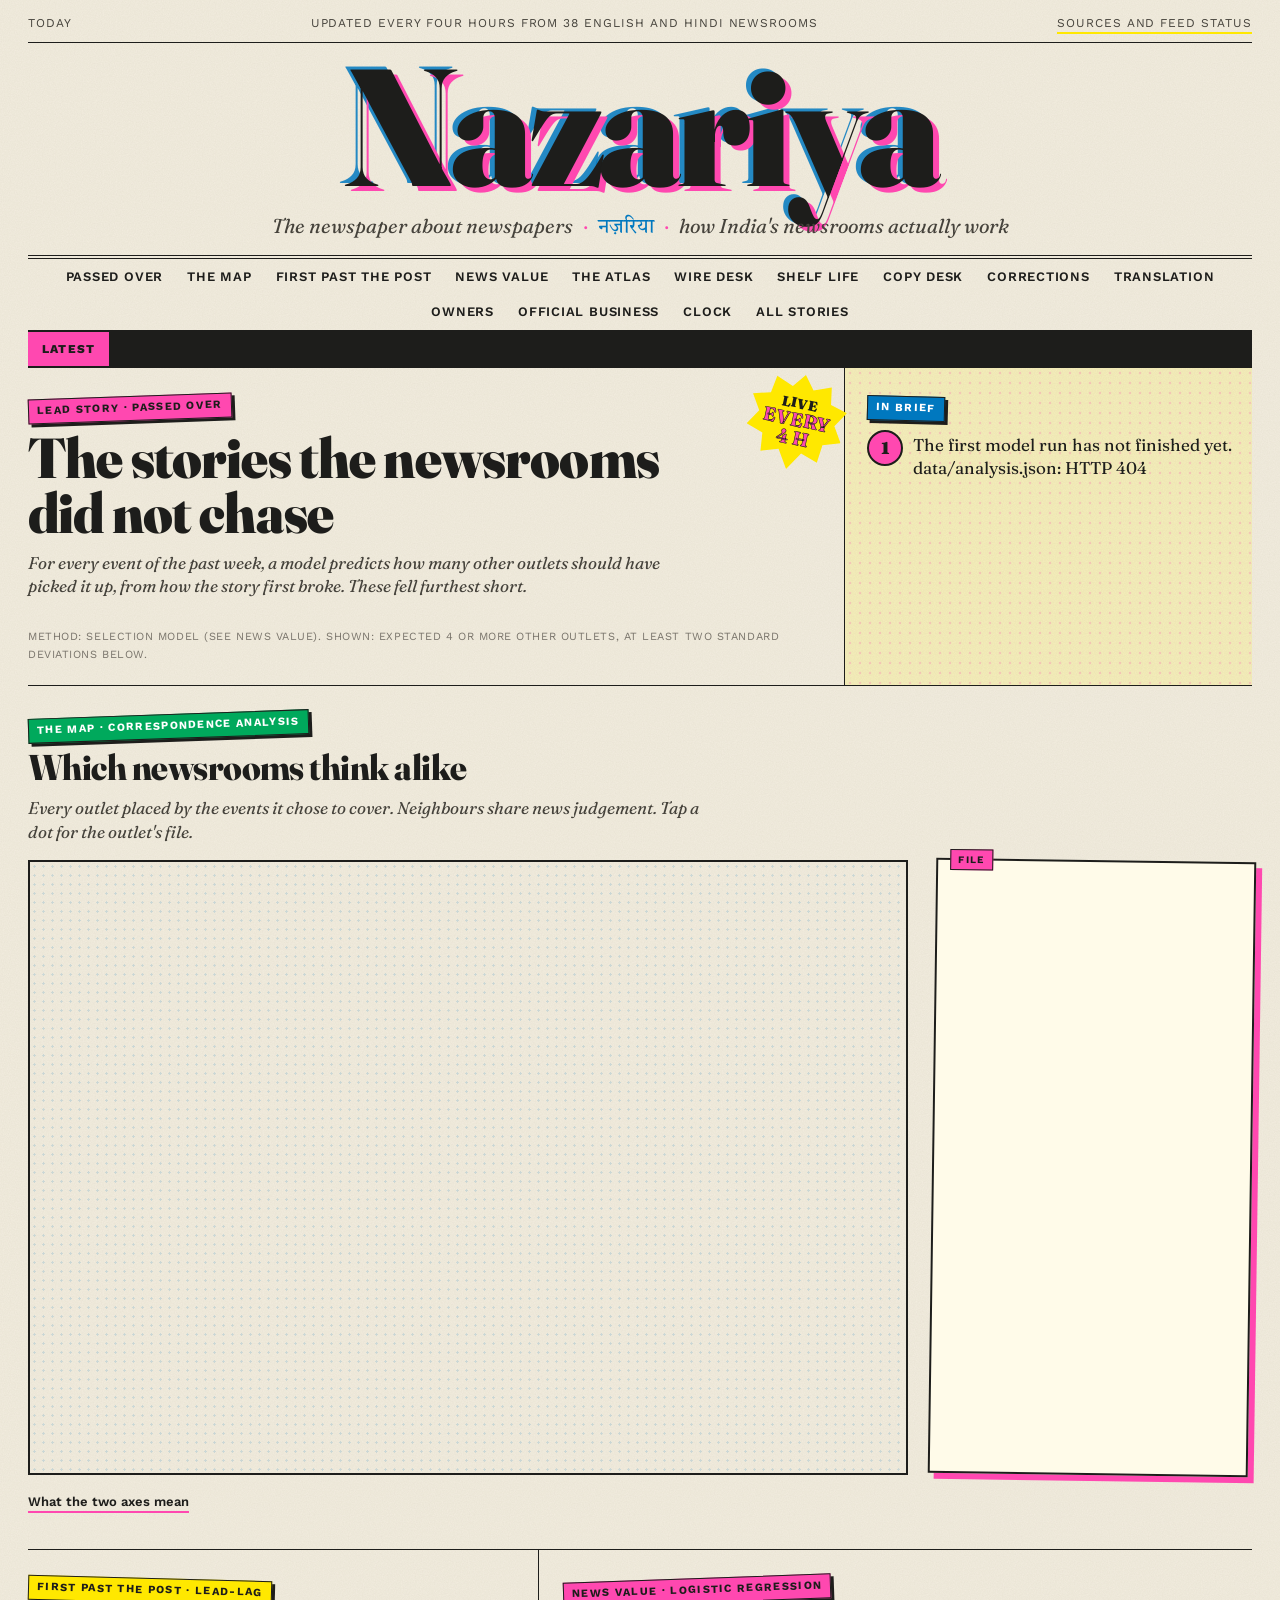
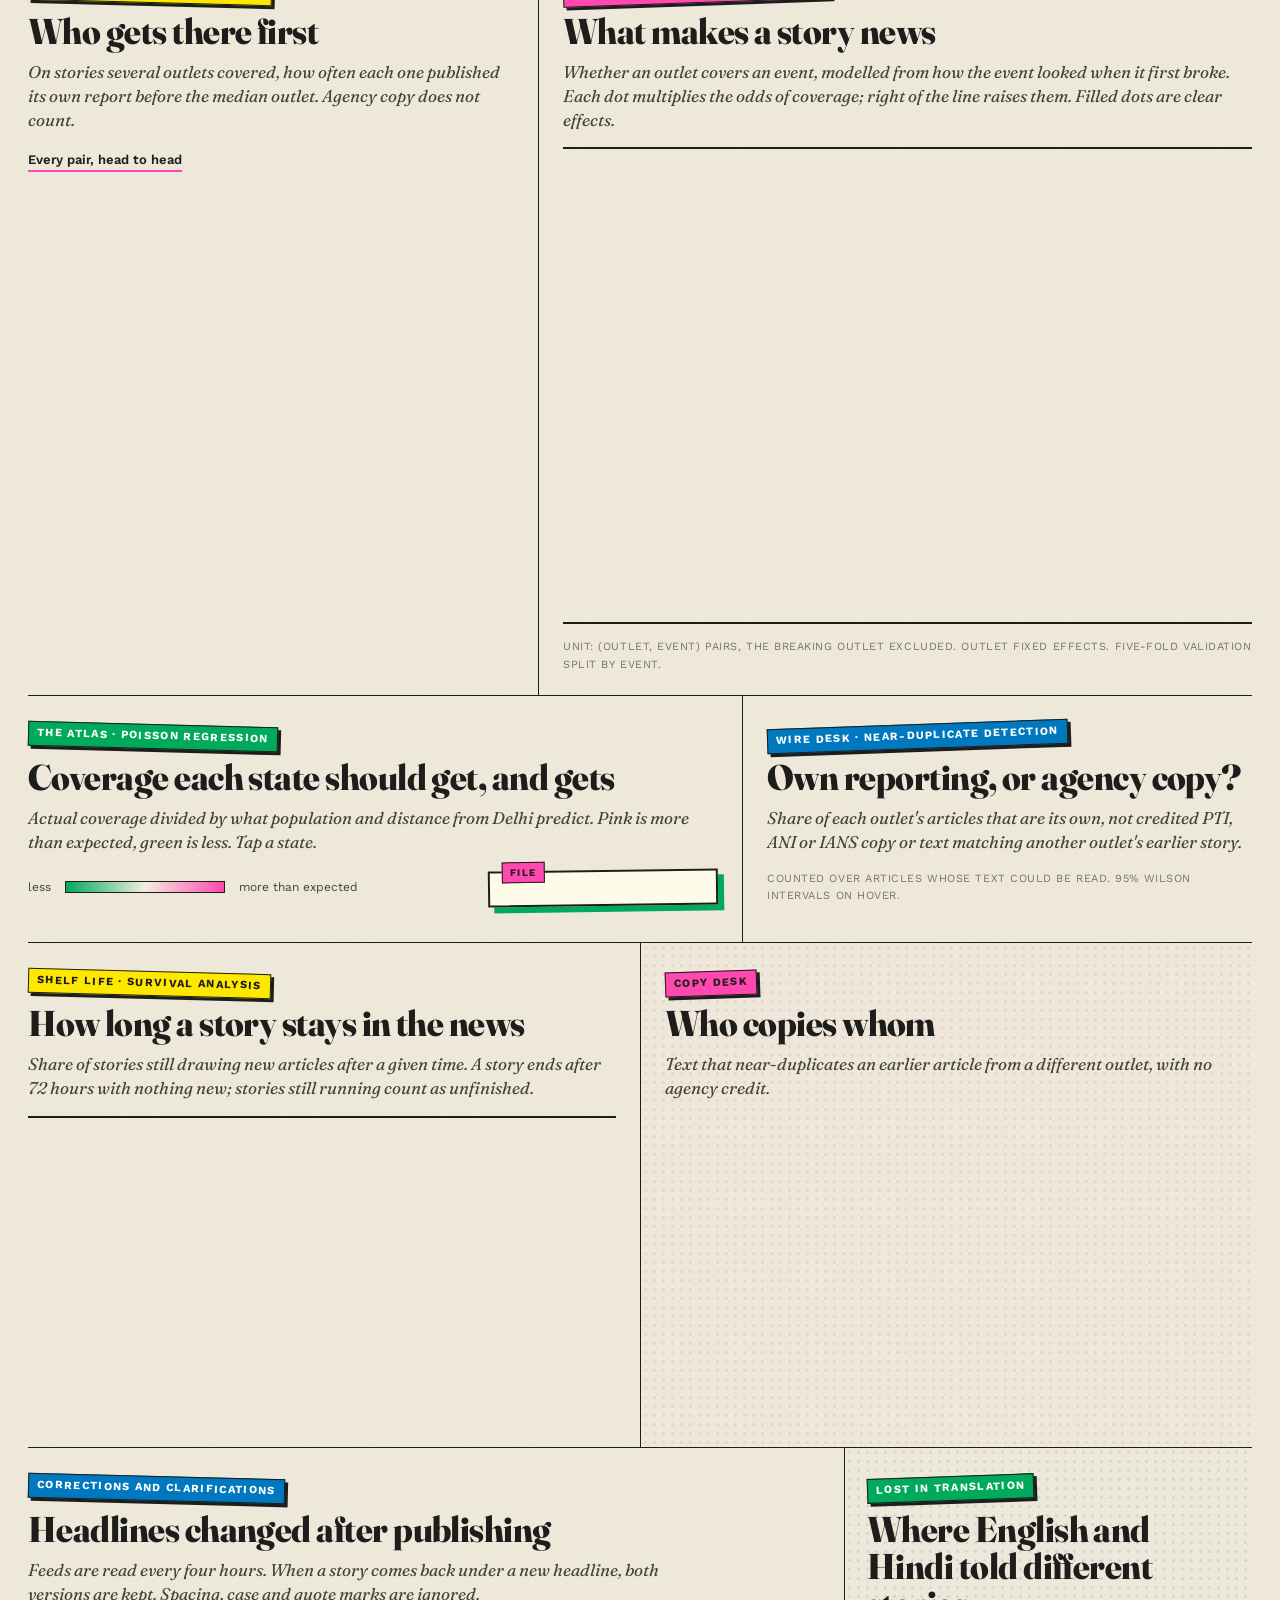
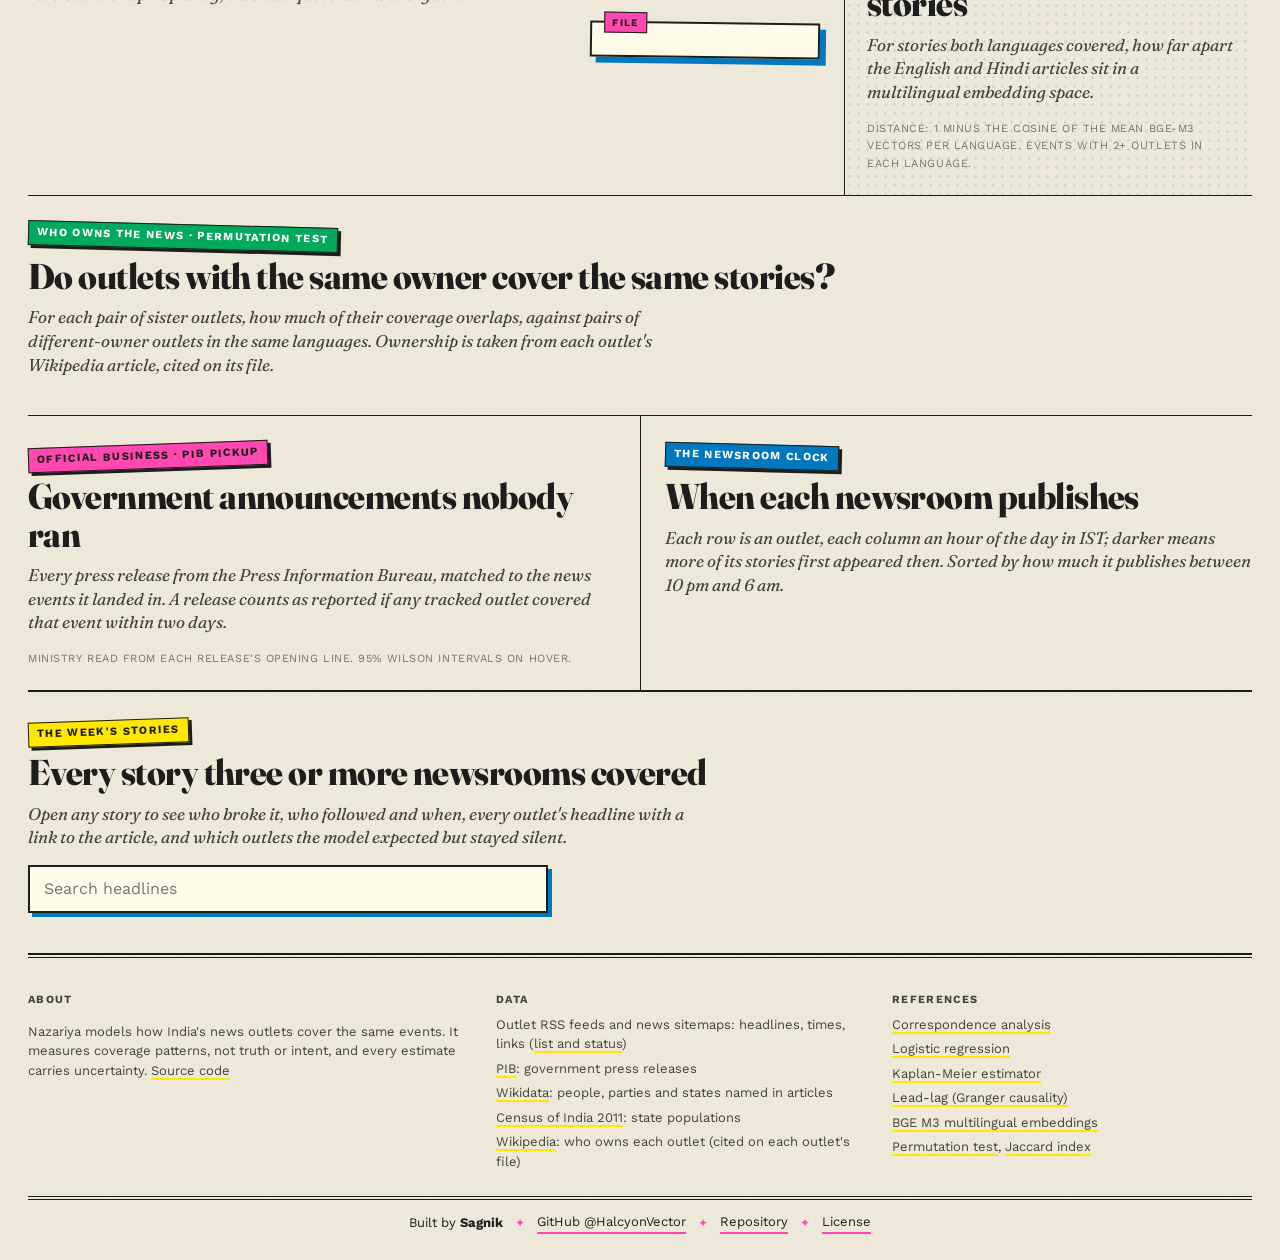
==== site/index.html @ 0ece77bf "Read fast outlets' category feeds too; who owns the news Feed gap: Amar Ujala's news sitemap holds o" ====
<!DOCTYPE html>
<html lang="en">
<head>
<meta charset="utf-8">
<meta name="viewport" content="width=device-width, initial-scale=1">
<title>Nazariya: the newspaper about newspapers</title>
<meta name="description" content="Models of how 38 Indian news outlets cover the same events: who gets there first, who copies, what gets passed over, and how long stories last.">
<meta property="og:title" content="Nazariya: the newspaper about newspapers">
<meta property="og:description" content="Models of how 38 Indian news outlets cover the same events, updated every four hours.">
<link rel="preconnect" href="https://fonts.googleapis.com">
<link rel="preconnect" href="https://fonts.gstatic.com" crossorigin>
<link href="https://fonts.googleapis.com/css2?family=Fraunces:ital,opsz,wght@0,9..144,400;0,9..144,600;0,9..144,800;0,9..144,900;1,9..144,400;1,9..144,700&family=Work+Sans:wght@400;500;600;700&family=Tiro+Devanagari+Hindi&display=swap" rel="stylesheet">
<link rel="stylesheet" href="style.css?v=10">
</head>
<body>
<div class="paper">

<header class="mast">
  <div class="edition">
    <span id="ed-date">Today</span>
    <span class="ed-mid">Updated every four hours from 38 English and Hindi newsrooms</span>
    <a href="health.html" target="_blank" rel="noopener">Sources and feed status</a>
  </div>
  <h1 class="nameplate"><span>Nazariya</span></h1>
  <div class="tagline">The newspaper about newspapers <i>&middot;</i> <span class="hi">नज़रिया</span> <i>&middot;</i> how India's newsrooms actually work</div>
  <nav class="sections">
    <a href="#lead">Passed over</a><a href="#map">The map</a><a href="#first">First past the post</a><a href="#select">News value</a>
    <a href="#atlas">The atlas</a><a href="#wire">Wire desk</a><a href="#life">Shelf life</a><a href="#copy">Copy desk</a>
    <a href="#edits">Corrections</a><a href="#translation">Translation</a><a href="#owners">Owners</a><a href="#releases">Official business</a><a href="#clock">Clock</a><a href="#all">All stories</a>
  </nav>
  <div class="statline" id="statline"></div>
  <div class="ticker" aria-label="Findings"><div class="ticker-label">Latest</div><div class="ticker-track"><div class="ticker-run" id="ticker"></div></div></div>
</header>

<main class="page">

  <article class="story s-lead" id="lead">
    <div class="sticker" aria-hidden="true"><span>Live<br><b>every<br>4 h</b></span></div>
    <div class="kicker k-pink">Lead story &middot; Passed over</div>
    <h2 class="hed" id="hed-lead">The stories the newsrooms did not chase</h2>
    <p class="dek">For every event of the past week, a model predicts how many other outlets should have picked it up, from how the story first broke. These fell furthest short.</p>
    <div id="underbox" class="cols2"></div>
    <p class="byline">Method: selection model (see News value). Shown: expected 4 or more other outlets, at least two standard deviations below.</p>
  </article>

  <aside class="story s-brief">
    <div class="kicker k-blue">In brief</div>
    <ol id="findings" class="brief"><li>Loading</li></ol>
    <p class="byline" id="generated"></p>
    <div id="issues" class="issues"></div>
  </aside>

  <article class="story s-map" id="map">
    <div class="kicker k-green">The map &middot; Correspondence analysis</div>
    <h2 class="hed" id="hed-map">Which newsrooms think alike</h2>
    <p class="dek">Every outlet placed by the events it chose to cover. Neighbours share news judgement. Tap a dot for the outlet's file.</p>
    <div class="mapgrid">
      <div class="halftone-box"><svg id="mapsvg" viewBox="0 0 760 520"></svg><div class="legend" id="maplegend"></div></div>
      <div id="profile" class="file"></div>
    </div>
    <details class="more"><summary>What the two axes mean</summary><div class="axes" id="axes"></div></details>
    <p class="byline" id="mapmethod"></p>
  </article>

  <article class="story s-first" id="first">
    <div class="kicker k-yellow">First past the post &middot; Lead-lag</div>
    <h2 class="hed" id="hed-first">Who gets there first</h2>
    <p class="dek">On stories several outlets covered, how often each one published its own report before the median outlet. Agency copy does not count.</p>
    <div id="rank"></div>
    <details class="more"><summary>Every pair, head to head</summary><div class="heat scroll" id="heat"></div></details>
    <p class="byline" id="leadmethod"></p>
  </article>

  <article class="story s-select" id="select">
    <div class="kicker k-pink">News value &middot; Logistic regression</div>
    <h2 class="hed" id="hed-select">What makes a story news</h2>
    <p class="dek">Whether an outlet covers an event, modelled from how the event looked when it first broke. Each dot multiplies the odds of coverage; right of the line raises them. Filled dots are clear effects.</p>
    <div class="tabs" id="groups"></div>
    <svg id="forest" viewBox="0 0 700 460"></svg>
    <div class="fit" id="fit"></div>
    <p class="byline">Unit: (outlet, event) pairs, the breaking outlet excluded. Outlet fixed effects. Five-fold validation split by event.</p>
  </article>

  <article class="story s-atlas" id="atlas">
    <div class="kicker k-green">The atlas &middot; Poisson regression</div>
    <h2 class="hed" id="hed-atlas">Coverage each state should get, and gets</h2>
    <p class="dek">Actual coverage divided by what population and distance from Delhi predict. Pink is more than expected, green is less. Tap a state.</p>
    <div class="atlasgrid">
      <div><div class="grid" id="grid"></div><div class="legend"><span>less</span><span class="ramp"></span><span>more than expected</span></div></div>
      <div id="detail" class="file"></div>
    </div>
    <p class="byline" id="atlasmethod"></p>
  </article>

  <article class="story s-wire" id="wire">
    <div class="kicker k-blue">Wire desk &middot; Near-duplicate detection</div>
    <h2 class="hed" id="hed-wire">Own reporting, or agency copy?</h2>
    <p class="dek">Share of each outlet's articles that are its own, not credited PTI, ANI or IANS copy or text matching another outlet's earlier story.</p>
    <div id="wirebox"></div>
    <p class="byline">Counted over articles whose text could be read. 95% Wilson intervals on hover.</p>
  </article>

  <article class="story s-life" id="life">
    <div class="kicker k-yellow">Shelf life &middot; Survival analysis</div>
    <h2 class="hed" id="hed-life">How long a story stays in the news</h2>
    <p class="dek">Share of stories still drawing new articles after a given time. A story ends after 72 hours with nothing new; stories still running count as unfinished.</p>
    <div class="tabs" id="dims"></div>
    <svg id="survsvg" viewBox="0 0 700 330"></svg>
    <div class="legend" id="survleg"></div>
    <div id="hl" class="hl"></div>
  </article>

  <article class="story s-copy" id="copy">
    <div class="kicker k-pink">Copy desk</div>
    <h2 class="hed" id="hed-copy">Who copies whom</h2>
    <p class="dek">Text that near-duplicates an earlier article from a different outlet, with no agency credit.</p>
    <div id="copybox"></div>
  </article>

  <article class="story s-edits" id="edits">
    <div class="kicker k-blue">Corrections and clarifications</div>
    <h2 class="hed" id="hed-edits">Headlines changed after publishing</h2>
    <p class="dek">Feeds are read every four hours. When a story comes back under a new headline, both versions are kept. Spacing, case and quote marks are ignored.</p>
    <div class="editgrid"><div id="editlist"></div><div id="editrate" class="file"></div></div>
  </article>

  <article class="story s-trans" id="translation">
    <div class="kicker k-green">Lost in translation</div>
    <h2 class="hed" id="hed-trans">Where English and Hindi told different stories</h2>
    <p class="dek">For stories both languages covered, how far apart the English and Hindi articles sit in a multilingual embedding space.</p>
    <div id="transbox"></div>
    <p class="byline">Distance: 1 minus the cosine of the mean BGE-M3 vectors per language. Events with 2+ outlets in each language.</p>
  </article>
  <article class="story s-own" id="owners">
    <div class="kicker k-green">Who owns the news &middot; permutation test</div>
    <h2 class="hed" id="hed-own">Do outlets with the same owner cover the same stories?</h2>
    <p class="dek">For each pair of sister outlets, how much of their coverage overlaps, against pairs of different-owner outlets in the same languages. Ownership is taken from each outlet's Wikipedia article, cited on its file.</p>
    <div id="ownbox"></div>
    <p class="byline" id="ownmethod"></p>
  </article>

  <article class="story s-pib" id="releases">
    <div class="kicker k-pink">Official business &middot; PIB pickup</div>
    <h2 class="hed" id="hed-pib">Government announcements nobody ran</h2>
    <p class="dek">Every press release from the Press Information Bureau, matched to the news events it landed in. A release counts as reported if any tracked outlet covered that event within two days.</p>
    <div id="pibbox"></div>
    <p class="byline">Ministry read from each release's opening line. 95% Wilson intervals on hover.</p>
  </article>

  <article class="story s-clock" id="clock">
    <div class="kicker k-blue">The newsroom clock</div>
    <h2 class="hed" id="hed-clock">When each newsroom publishes</h2>
    <p class="dek">Each row is an outlet, each column an hour of the day in IST; darker means more of its stories first appeared then. Sorted by how much it publishes between 10 pm and 6 am.</p>
    <div id="clockbox" class="scroll"></div>
  </article>

  <article class="story s-all" id="all">
    <div class="kicker k-yellow">The week's stories</div>
    <h2 class="hed" id="hed-all">Every story three or more newsrooms covered</h2>
    <p class="dek">Open any story to see who broke it, who followed and when, every outlet's headline with a link to the article, and which outlets the model expected but stayed silent.</p>
    <input class="search" id="search" type="search" placeholder="Search headlines" aria-label="Search headlines">
    <div id="allbox" class="slist"></div>
  </article>
</main>

<footer class="colophon">
  <div class="fcols">
    <div>
      <h5>About</h5>
      <p>Nazariya models how India's news outlets cover the same events. It measures coverage patterns, not truth or intent, and every estimate carries uncertainty. <a href="https://github.com/HalcyonVector/Nazariya" target="_blank" rel="noopener">Source code</a></p>
    </div>
    <div>
      <h5>Data</h5>
      <ul>
        <li>Outlet RSS feeds and news sitemaps: headlines, times, links (<a href="health.html" target="_blank" rel="noopener">list and status</a>)</li>
        <li><a href="https://pib.gov.in" target="_blank" rel="noopener">PIB</a>: government press releases</li>
        <li><a href="https://www.wikidata.org" target="_blank" rel="noopener">Wikidata</a>: people, parties and states named in articles</li>
        <li><a href="https://censusindia.gov.in" target="_blank" rel="noopener">Census of India 2011</a>: state populations</li>
        <li><a href="https://en.wikipedia.org" target="_blank" rel="noopener">Wikipedia</a>: who owns each outlet (cited on each outlet's file)</li>
      </ul>
    </div>
    <div>
      <h5>References</h5>
      <ul>
        <li><a href="https://en.wikipedia.org/wiki/Correspondence_analysis" target="_blank" rel="noopener">Correspondence analysis</a></li>
        <li><a href="https://en.wikipedia.org/wiki/Logistic_regression" target="_blank" rel="noopener">Logistic regression</a></li>
        <li><a href="https://en.wikipedia.org/wiki/Kaplan%E2%80%93Meier_estimator" target="_blank" rel="noopener">Kaplan-Meier estimator</a></li>
        <li><a href="https://en.wikipedia.org/wiki/Granger_causality" target="_blank" rel="noopener">Lead-lag (Granger causality)</a></li>
        <li><a href="https://arxiv.org/abs/2402.03216" target="_blank" rel="noopener">BGE M3 multilingual embeddings</a></li>
        <li><a href="https://en.wikipedia.org/wiki/Permutation_test" target="_blank" rel="noopener">Permutation test</a>, <a href="https://en.wikipedia.org/wiki/Jaccard_index" target="_blank" rel="noopener">Jaccard index</a></li>
      </ul>
    </div>
  </div>
  <div class="bottom">
    <span>Built by <b>Sagnik</b></span><i>&#10022;</i>
    <a href="https://github.com/HalcyonVector" target="_blank" rel="noopener">GitHub @HalcyonVector</a><i>&#10022;</i>
    <a href="https://github.com/HalcyonVector/Nazariya" target="_blank" rel="noopener">Repository</a><i>&#10022;</i>
    <a href="https://github.com/HalcyonVector/Nazariya/blob/main/LICENSE" target="_blank" rel="noopener">License</a>
  </div>
</footer>
</div>
<script src="common.js?v=2"></script>
<script src="analysis.js?v=11"></script>
</body>
</html>
---- site/style.css ----
/* Nazariya: a risograph-printed broadsheet. Cream paper, four fluorescent inks, column rules. */
:root {
  --paper: #f3eddf; --ink: #1d1d1b; --soft: #45423b; --mute: #78736a; --rule: #1d1d1b; --hair: #cfc6b2;
  --pink: #ff48b0; --blue: #0078bf; --green: #00a95c; --yellow: #ffe800; --orange: #ff6c2f;
  --display: "Fraunces", Georgia, "Times New Roman", serif;
  --sans: "Work Sans", system-ui, -apple-system, "Segoe UI", Roboto, sans-serif;
  --deva: "Tiro Devanagari Hindi", "Nirmala UI", serif;
}
* { box-sizing: border-box; }
html { scroll-behavior: smooth; }
body {
  margin: 0; color: var(--ink); font-family: var(--sans), var(--deva); line-height: 1.5; background: #e9e1cf;
}
a { color: inherit; }
.paper {
  max-width: 1280px; margin: 0 auto; padding: 0 28px; background-color: var(--paper);
  /* paper grain */
  background-image: url("data:image/svg+xml,%3Csvg xmlns='http://www.w3.org/2000/svg' width='160' height='160'%3E%3Cfilter id='n'%3E%3CfeTurbulence type='fractalNoise' baseFrequency='.85' numOctaves='2' stitchTiles='stitch'/%3E%3CfeColorMatrix values='0 0 0 0 0.1 0 0 0 0 0.1 0 0 0 0 0.05 0 0 0 .07 0'/%3E%3C/filter%3E%3Crect width='100%25' height='100%25' filter='url(%23n)'/%3E%3C/svg%3E");
  box-shadow: 0 0 0 1px rgba(0,0,0,.05), 0 20px 60px rgba(60,40,0,.12);
}

/* ---------------- masthead ---------------- */
.mast { padding-top: 14px; text-align: center; }
.edition { display: flex; justify-content: space-between; gap: 16px; font-size: 12px; text-transform: uppercase; letter-spacing: .08em; padding-bottom: 8px; border-bottom: 1px solid var(--rule); color: var(--soft); }
.edition a { text-decoration: none; border-bottom: 2px solid var(--yellow); }
.nameplate { margin: 8px 0 0; font-family: var(--display); font-weight: 900; font-size: clamp(64px, 13vw, 190px); line-height: .9; letter-spacing: -.035em; font-variation-settings: "opsz" 144, "SOFT" 0, "WONK" 1; }
.nameplate span { color: var(--ink); text-shadow: 6px 5px 0 var(--pink), -5px -3px 0 rgba(0,120,191,.85); }
.tagline { font-family: var(--display); font-style: italic; font-size: clamp(15px, 1.8vw, 20px); margin: 10px 0 12px; color: var(--soft); }
.tagline i { color: var(--pink); font-style: normal; margin: 0 6px; }
.tagline .hi { font-family: var(--deva); font-style: normal; color: var(--blue); }
nav.sections { display: flex; justify-content: center; flex-wrap: wrap; border-top: 4px double var(--rule); border-bottom: 1px solid var(--rule); }
nav.sections a { text-decoration: none; padding: 8px 12px; font-size: 13px; font-weight: 600; text-transform: uppercase; letter-spacing: .06em; }
nav.sections a:nth-child(4n+1):hover { background: var(--pink); }
nav.sections a:nth-child(4n+2):hover { background: var(--yellow); }
nav.sections a:nth-child(4n+3):hover { background: var(--green); color: #fff; }
nav.sections a:nth-child(4n+4):hover { background: var(--blue); color: #fff; }
.statline { display: flex; justify-content: center; flex-wrap: wrap; gap: 0; border-bottom: 1px solid var(--rule); }
.statline span { padding: 7px 16px; font-size: 13px; border-left: 1px solid var(--hair); }
.statline span:first-child { border-left: 0; }
.statline b { font-family: var(--display); font-size: 17px; font-weight: 800; margin-right: 4px; }

/* ---------------- the page grid ---------------- */
.page { display: grid; grid-template-columns: repeat(12, minmax(0, 1fr)); border-bottom: 4px double var(--rule); }
.story { padding: 26px 24px 22px; border-bottom: 1px solid var(--rule); min-width: 0; }
.s-lead   { grid-column: 1 / 9; padding-left: 0; }
.s-brief  { grid-column: 9 / 13; padding-right: 0; border-left: 1px solid var(--rule); }
.s-map    { grid-column: 1 / 13; padding-left: 0; padding-right: 0; }
.s-first  { grid-column: 1 / 6; padding-left: 0; }
.s-select { grid-column: 6 / 13; padding-right: 0; border-left: 1px solid var(--rule); }
.s-atlas  { grid-column: 1 / 8; padding-left: 0; }
.s-wire   { grid-column: 8 / 13; padding-right: 0; border-left: 1px solid var(--rule); }
.s-life   { grid-column: 1 / 7; padding-left: 0; }
.s-copy   { grid-column: 7 / 13; padding-right: 0; border-left: 1px solid var(--rule); }
.s-edits  { grid-column: 1 / 9; padding-left: 0; border-bottom: 0; }
.s-trans  { grid-column: 9 / 13; padding-right: 0; border-left: 1px solid var(--rule); border-bottom: 0; }

.kicker { display: inline-block; font-size: 11px; font-weight: 700; text-transform: uppercase; letter-spacing: .12em; padding: 3px 8px; margin-bottom: 10px; }
.k-pink { background: var(--pink); } .k-yellow { background: var(--yellow); }
.k-green { background: var(--green); color: #fff; } .k-blue { background: var(--blue); color: #fff; }
.hed { font-family: var(--display); font-weight: 800; font-size: clamp(26px, 2.8vw, 38px); line-height: 1.04; letter-spacing: -.015em; margin: 0 0 10px; font-variation-settings: "opsz" 96; }
.s-lead .hed { font-size: clamp(34px, 4.4vw, 60px); line-height: .98; font-weight: 900; }
.hed em { font-style: italic; font-weight: 700; background: linear-gradient(transparent 58%, var(--yellow) 58%); }
.dek { font-family: var(--display); font-style: italic; font-size: 17px; line-height: 1.4; color: var(--soft); margin: 0 0 16px; max-width: 62ch; }
.byline { font-size: 11px; color: var(--mute); margin: 14px 0 0; text-transform: uppercase; letter-spacing: .05em; line-height: 1.6; }
.pending { padding: 26px 18px; text-align: center; font-size: 14px; color: var(--soft); border: 2px dashed var(--hair); background: repeating-linear-gradient(135deg, transparent 0 10px, rgba(255,232,0,.12) 10px 20px); }
.pending b { display: block; font-family: var(--display); font-size: 21px; font-weight: 800; color: var(--ink); margin-bottom: 3px; }
.muted { color: var(--mute); } .small { font-size: 12px; }
svg { width: 100%; height: auto; display: block; } svg text { font-family: var(--sans); }
.legend { display: flex; flex-wrap: wrap; gap: 14px; align-items: center; font-size: 12px; color: var(--soft); margin-top: 8px; }
.dot { display: inline-block; width: 11px; height: 11px; border-radius: 50%; margin-right: 6px; vertical-align: -1px; border: 1.5px solid var(--ink); }
.tag { display: inline-block; font-size: 11px; font-weight: 700; padding: 1px 7px; text-transform: uppercase; letter-spacing: .05em; }
h5 { font-size: 11px; text-transform: uppercase; letter-spacing: .12em; margin: 16px 0 6px; font-weight: 700; }
.scroll { overflow-x: auto; }

/* tabs: section-flag style */
.tabs { display: flex; flex-wrap: wrap; gap: 0; border-bottom: 2px solid var(--ink); margin-bottom: 12px; }
.tabs .pill { background: none; border: 0; font: inherit; font-size: 13px; font-weight: 600; padding: 7px 14px 6px; cursor: pointer; color: var(--soft); }
.tabs .pill:hover { background: rgba(255,232,0,.5); color: var(--ink); }
.tabs .pill.on { background: var(--ink); color: var(--paper); }

/* in brief */
.brief { list-style: none; padding: 0; margin: 0; counter-reset: b; }
.brief li { counter-increment: b; padding: 12px 0 12px 46px; position: relative; border-top: 1px solid var(--hair); font-family: var(--display); font-size: 17px; line-height: 1.35; }
.brief li:first-child { border-top: 0; padding-top: 4px; }
.brief li::before { content: counter(b); position: absolute; left: 0; top: 8px; width: 32px; height: 32px; border-radius: 50%; display: grid; place-items: center; font-family: var(--display); font-weight: 900; font-size: 17px; border: 2px solid var(--ink); }
.brief li:first-child::before { top: 0; }
.brief li:nth-child(4n+1)::before { background: var(--pink); }
.brief li:nth-child(4n+2)::before { background: var(--yellow); }
.brief li:nth-child(4n+3)::before { background: var(--green); color: #fff; }
.brief li:nth-child(4n+4)::before { background: var(--blue); color: #fff; }
.brief a { text-decoration: none; } .brief a:hover { text-decoration: underline; text-decoration-color: var(--pink); text-decoration-thickness: 3px; }

/* lead story list */
.cols2 { columns: 2; column-gap: 30px; column-rule: 1px solid var(--hair); }
.item { break-inside: avoid; padding: 0 0 14px; margin-bottom: 14px; border-bottom: 1px dashed var(--hair); }
.item .t { font-family: var(--display); font-weight: 600; font-size: 19px; line-height: 1.22; }
.item .m { font-size: 12px; color: var(--mute); margin-top: 5px; }
.item .score { display: inline-flex; align-items: baseline; gap: 6px; margin-top: 6px; font-size: 12px; color: var(--soft); }
.item .score b { font-family: var(--display); font-weight: 900; font-size: 24px; background: var(--pink); padding: 0 6px; color: var(--ink); }

/* map */
.mapgrid { display: grid; grid-template-columns: minmax(0, 1fr) 320px; gap: 24px; }
.halftone-box { background: radial-gradient(rgba(0,120,191,.14) 1.2px, transparent 1.4px) 0 0 / 9px 9px; border: 2px solid var(--ink); padding: 10px 12px; }
.outlet { cursor: pointer; }
.outlet:hover circle.pt, .outlet.on circle.pt { stroke-width: 3.5; }
.file { border: 2px solid var(--ink); padding: 16px 18px; background: #fffbe9; position: relative; }
.file::before { content: "FILE"; position: absolute; top: -11px; left: 12px; background: var(--ink); color: var(--paper); font-size: 10px; font-weight: 700; letter-spacing: .14em; padding: 2px 7px; }
.file h3 { font-family: var(--display); font-weight: 900; font-size: 30px; margin: 6px 0 0; line-height: 1.05; }
.kv { display: grid; grid-template-columns: 1fr 1fr; gap: 12px 16px; margin: 14px 0 6px; }
.kv small { display: block; font-size: 11px; color: var(--mute); text-transform: uppercase; letter-spacing: .05em; }
.kv b { font-family: var(--display); font-weight: 800; font-size: 26px; }
.nb { display: flex; justify-content: space-between; gap: 10px; font-size: 13px; padding: 5px 0; border-top: 1px dashed var(--hair); }
.nb span:last-child { color: var(--mute); }
details.more { margin-top: 14px; }
details.more summary { cursor: pointer; font-size: 13px; font-weight: 600; display: inline-block; border-bottom: 2px solid var(--pink); }
.axes { display: grid; grid-template-columns: 1fr 1fr; gap: 24px; margin-top: 12px; font-size: 13px; color: var(--soft); }
.axes ul { margin: 4px 0 8px; padding-left: 18px; }

/* first past the post */
.rrow { display: grid; grid-template-columns: 128px 1fr 46px; gap: 10px; align-items: center; font-size: 13px; padding: 4px 0; }
.track { position: relative; height: 12px; background: repeating-linear-gradient(90deg, transparent 0 calc(10% - 1px), var(--hair) calc(10% - 1px) 10%); border-bottom: 1px solid var(--ink); }
.track .ci { position: absolute; top: 2px; height: 8px; opacity: .55; }
.track .pt { position: absolute; top: -3px; width: 6px; height: 18px; background: var(--ink); }
.rrow span:last-child { text-align: right; font-weight: 700; }
.heat table { border-collapse: separate; border-spacing: 2px; font-size: 10px; margin: 10px auto 0; }
.heat th { font-weight: 500; color: var(--soft); padding: 2px 3px; white-space: nowrap; }
.heat th.r { text-align: right; }
.heat th.c { vertical-align: bottom; height: 110px; padding-bottom: 4px; }
.heat th.c span { writing-mode: vertical-rl; transform: rotate(180deg); white-space: nowrap; display: inline-block; }
.heat td { width: 30px; height: 26px; text-align: center; font-weight: 600; }

/* news value */
.fit { display: flex; flex-wrap: wrap; gap: 0; border-top: 2px solid var(--ink); margin-top: 8px; }
.fit > div { padding: 10px 18px 0 0; margin-right: 18px; }
.fit small { display: block; font-size: 11px; color: var(--mute); text-transform: uppercase; letter-spacing: .05em; }
.fit b { font-family: var(--display); font-weight: 800; font-size: 26px; }

/* atlas */
.atlasgrid { display: grid; grid-template-columns: minmax(0, 1fr) 230px; gap: 22px; align-items: start; }
.grid { display: grid; grid-template-columns: repeat(9, minmax(0, 1fr)); gap: 4px; }
.tile { aspect-ratio: 1; display: flex; flex-direction: column; justify-content: space-between; padding: 6px; font-size: 11px; font-weight: 700; cursor: pointer; border: 1.5px solid var(--ink); transition: transform .1s; }
.tile:hover, .tile.on { transform: translate(-2px, -2px); box-shadow: 3px 3px 0 var(--ink); }
.tile .v { font-family: var(--display); font-weight: 800; font-size: 14px; text-align: right; }
.tile.light { color: #fff; }
.ramp { display: inline-block; width: 160px; height: 12px; border: 1.5px solid var(--ink); background: linear-gradient(90deg, var(--green), var(--paper) 50%, var(--pink)); }
.big { font-family: var(--display); font-weight: 900; font-size: 60px; line-height: 1; margin: 10px 0 2px; }
.eq { font-family: ui-monospace, Consolas, monospace; font-size: 11.5px; background: rgba(255,232,0,.35); padding: 8px 10px; margin-top: 12px; line-height: 1.7; }

/* wire desk */
.wrow { display: grid; grid-template-columns: 1fr 120px 46px; gap: 10px; align-items: center; padding: 5px 0; border-top: 1px dashed var(--hair); font-size: 13px; }
.wrow:first-child { border-top: 0; }
.bar { height: 13px; border: 1.5px solid var(--ink); background: var(--paper); }
.bar i { display: block; height: 100%; }
.wrow .own { text-align: right; font-family: var(--display); font-weight: 800; font-size: 17px; }

/* shelf life */
.hl { display: grid; grid-template-columns: repeat(auto-fill, minmax(150px, 1fr)); gap: 0 16px; margin-top: 10px; }
.hl .r { display: flex; justify-content: space-between; align-items: baseline; gap: 8px; padding: 6px 0; border-top: 1px dashed var(--hair); font-size: 13px; }
.hl b { font-family: var(--display); font-weight: 800; font-size: 18px; white-space: nowrap; }
.hl h5, .hl p { grid-column: 1 / -1; }

/* copy desk */
.crow { display: grid; grid-template-columns: 1fr 26px 1fr 96px; gap: 8px; align-items: center; padding: 7px 0; border-top: 1px dashed var(--hair); font-size: 14px; }
.crow:first-child { border-top: 0; }
.crow .arrow { font-family: var(--display); font-weight: 900; font-size: 20px; color: var(--pink); text-align: center; }
.crow .n { text-align: right; font-size: 12px; color: var(--soft); }

/* corrections */
.editgrid { display: grid; grid-template-columns: minmax(0, 1fr) 230px; gap: 22px; align-items: start; }
.edit { padding: 10px 0; border-top: 1px dashed var(--hair); }
.edit:first-child { border-top: 0; padding-top: 0; }
.edit .o { font-size: 12px; color: var(--mute); }
.edit .h { font-family: var(--display); font-size: 17px; line-height: 1.45; margin-top: 3px; }
.edit del { text-decoration: line-through 2px var(--pink); color: var(--mute); }
.edit ins { text-decoration: none; background: rgba(0,169,92,.22); box-shadow: inset 0 -2px 0 var(--green); }

/* translation */
.titem { padding: 9px 0; border-top: 1px dashed var(--hair); }
.titem:first-of-type { border-top: 0; }
.titem .t { font-family: var(--display); font-weight: 600; font-size: 16px; line-height: 1.25; }
.titem .m { font-size: 12px; color: var(--mute); margin-top: 3px; }
.titem .m b { color: var(--blue); }

/* colophon */
.colophon { padding: 8px 0 0; }
.fcols { display: grid; grid-template-columns: 1.2fr 1fr 1fr; gap: 36px; padding: 26px 0 20px; font-size: 13px; color: var(--soft); }
.fcols h5 { margin-top: 0; }
.fcols ul { margin: 0; padding: 0; list-style: none; } .fcols li { margin: 5px 0; }
.fcols a { text-decoration: none; border-bottom: 2px solid var(--yellow); }
.fcols a:hover { background: var(--yellow); }
.bottom { display: flex; flex-wrap: wrap; gap: 18px; justify-content: space-between; padding: 12px 0 26px; border-top: 4px double var(--rule); font-size: 13px; }
.bottom a { text-decoration: none; border-bottom: 2px solid var(--pink); }

@media (max-width: 980px) {
  .page > .story { grid-column: 1 / -1 !important; padding-left: 0 !important; padding-right: 0 !important; border-left: 0 !important; border-bottom: 1px solid var(--rule) !important; }
  .mapgrid, .atlasgrid, .editgrid, .axes, .fcols { grid-template-columns: 1fr; }
  .cols2 { columns: 1; }
}
@media (max-width: 600px) {
  .paper { padding: 0 16px; }
  .edition .ed-mid { display: none; }
  .nameplate span { text-shadow: 4px 3px 0 var(--pink), -3px -2px 0 rgba(0,120,191,.85); }
  .statline span { border-left: 0; padding: 4px 10px; }
  .rrow { grid-template-columns: 100px 1fr 40px; }
  .wrow { grid-template-columns: 1fr 70px 40px; }
  .crow { grid-template-columns: 1fr 18px 1fr; } .crow .n { grid-column: 1 / -1; text-align: left; }
  .tile { padding: 2px; font-size: 8px; } .tile .v { font-size: 10px; }
}

/* ================= funk layer ================= */
@keyframes scroll { from { transform: translateX(0); } to { transform: translateX(-50%); } }
@keyframes wiggle { 0%, 100% { transform: rotate(-1.5deg); } 50% { transform: rotate(1.5deg); } }
@keyframes spin { to { transform: rotate(360deg); } }

/* findings ticker */
.ticker { display: flex; align-items: stretch; border-bottom: 2px solid var(--ink); background: var(--ink); color: var(--paper); overflow: hidden; }
.ticker-label { flex: none; background: var(--pink); color: var(--ink); font-weight: 800; text-transform: uppercase; letter-spacing: .1em; font-size: 12px; padding: 8px 14px; display: flex; align-items: center; }
.ticker-track { overflow: hidden; flex: 1; }
.ticker-run { display: inline-flex; white-space: nowrap; animation: scroll 70s linear infinite; padding: 8px 0; }
.ticker:hover .ticker-run { animation-play-state: paused; }
.ticker-run span { font-family: var(--display); font-size: 15px; padding: 0 28px; position: relative; }
.ticker-run span::after { content: "\2726"; position: absolute; right: -6px; color: var(--yellow); }

/* sticker on the lead story */
.s-lead { position: relative; }
.sticker { position: absolute; top: 6px; right: 0; width: 96px; height: 96px; display: grid; place-items: center; z-index: 2;
  background: var(--yellow); border: 0; transform: rotate(12deg);
  clip-path: polygon(50% 0, 61% 14%, 79% 7%, 82% 25%, 100% 30%, 90% 46%, 100% 62%, 82% 68%, 80% 87%, 62% 81%, 50% 100%, 38% 81%, 20% 87%, 18% 68%, 0 62%, 10% 46%, 0 30%, 18% 25%, 21% 7%, 39% 14%); }
.sticker span { text-align: center; font-family: var(--display); font-weight: 900; font-size: 14px; line-height: 1; text-transform: uppercase; }
.sticker b { font-size: 19px; color: var(--pink); -webkit-text-stroke: .6px var(--ink); }
.s-lead .hed { padding-right: 100px; }

/* kickers as tilted labels with an offset print shadow */
.kicker { transform: rotate(-2deg); box-shadow: 3px 3px 0 var(--ink); border: 1.5px solid var(--ink); }
.story:nth-child(even) .kicker { transform: rotate(1.5deg); }
.story:hover .kicker { animation: wiggle .5s ease-in-out 2; }

/* headline highlight: colour per ink, with a wavy underline */
.hed em { background: none; text-decoration: underline wavy var(--pink); text-decoration-thickness: 3px; text-underline-offset: 6px; text-decoration-skip-ink: none; }
.s-first .hed em, .s-life .hed em { text-decoration-color: var(--blue); }
.s-atlas .hed em, .s-trans .hed em { text-decoration-color: var(--green); }
.s-lead .hed em { text-decoration: none; background: var(--yellow); padding: 0 .12em; box-shadow: 4px 4px 0 var(--pink); display: inline-block; transform: rotate(-2deg); }

/* coloured halftone panels for a few stories */
.s-brief { background: radial-gradient(rgba(255,72,176,.22) 1.4px, transparent 1.6px) 0 0 / 10px 10px, rgba(255,232,0,.16); padding-left: 22px !important; padding-right: 18px !important; }
.s-copy { background: radial-gradient(rgba(255,72,176,.16) 1.3px, transparent 1.5px) 0 0 / 9px 9px; }
.s-trans { background: radial-gradient(rgba(0,120,191,.14) 1.3px, transparent 1.5px) 0 0 / 9px 9px; padding-left: 22px !important; padding-right: 18px !important; }

/* file cards: tilted, with a coloured offset */
.file { transform: rotate(.8deg); box-shadow: 6px 6px 0 var(--pink); }
#detail.file { transform: rotate(-.8deg); box-shadow: 6px 6px 0 var(--green); }
#editrate.file { box-shadow: 6px 6px 0 var(--blue); }
.file::before { background: var(--pink); color: var(--ink); border: 1.5px solid var(--ink); }

/* score badges on the lead story */
.item .score b { display: inline-block; transform: rotate(-3deg); border: 1.5px solid var(--ink); box-shadow: 2px 2px 0 var(--ink); }
.item:nth-child(3n+2) .score b { background: var(--yellow); }
.item:nth-child(3n) .score b { background: var(--green); color: #fff; }

/* playful hovers */
.tile:hover { transform: translate(-2px, -2px) rotate(-3deg); }
.brief li:hover::before { animation: spin 1s linear; }
.outlet:hover circle.pt { fill-opacity: 1; }
.tabs .pill.on { box-shadow: 3px 3px 0 var(--pink); }

/* footer bottom bar: one line, close together */
.bottom { justify-content: center; gap: 12px; align-items: center; }
.bottom i { font-style: normal; color: var(--pink); font-size: 12px; }

@media (prefers-reduced-motion: reduce) {
  .ticker-run { animation: none; }
  .story:hover .kicker, .brief li:hover::before { animation: none; }
}
@media (max-width: 600px) {
  .sticker { width: 70px; height: 70px; top: 0; }
  .sticker span { font-size: 11px; } .sticker b { font-size: 14px; }
  .s-lead .hed { padding-right: 70px; }
  .s-brief, .s-trans { padding-left: 14px !important; padding-right: 14px !important; }
}
@media (max-width: 980px) {
  .page > .s-brief, .page > .s-trans { padding-left: 16px !important; padding-right: 16px !important; }
}

/* ================= links, archive, story search ================= */
.item a.t, .titem a.t, a.srow .st, .srow a.st { display: block; text-decoration: none; }
.item a.t:hover, .titem a.t:hover, a.srow:hover .st, .srow a.st:hover { text-decoration: underline; text-decoration-color: var(--pink); text-decoration-thickness: 3px; }
.item .m a, .rrow a, .wrow a, .crow a, .nb a { text-decoration: none; }
.item .m a:hover, .rrow a:hover, .wrow a:hover, .crow a:hover, .nb a:hover { text-decoration: underline; text-decoration-color: var(--blue); text-decoration-thickness: 2px; }
a.tag { text-decoration: none; }
.cta { display: inline-block; margin-top: 14px; font-weight: 700; font-size: 13px; text-decoration: none; background: var(--yellow); border: 1.5px solid var(--ink); padding: 5px 10px; box-shadow: 3px 3px 0 var(--ink); }
.cta:hover { transform: translate(-1px, -1px); box-shadow: 4px 4px 0 var(--ink); }
.archive { background: var(--pink); color: var(--ink); font-weight: 700; padding: 8px 12px; margin: 0 -28px 10px; font-size: 14px; }
.archive a { color: var(--ink); }
.issues { margin-top: 14px; display: flex; flex-wrap: wrap; gap: 6px; align-items: baseline; }
.issues h5 { width: 100%; margin: 0 0 2px; }
.issue { text-decoration: none; border: 1.5px solid var(--ink); background: var(--paper); padding: 3px 8px; font-weight: 800; font-family: var(--display); font-size: 14px; }
.issue small { font-family: var(--sans); font-weight: 500; font-size: 10px; margin-left: 5px; color: var(--mute); }
.issue:hover { background: var(--yellow); }
.s-all { grid-column: 1 / 13; padding-left: 0; padding-right: 0; border-top: 1px solid var(--rule); }
.search { width: 100%; max-width: 520px; font: inherit; font-size: 16px; padding: 10px 14px; border: 2px solid var(--ink); background: #fffbe9; box-shadow: 4px 4px 0 var(--blue); margin-bottom: 18px; }
.search:focus { outline: none; box-shadow: 4px 4px 0 var(--pink); }
.slist { columns: 2; column-gap: 34px; column-rule: 1px solid var(--hair); }
.srow { display: block; break-inside: avoid; padding: 8px 0; border-bottom: 1px dashed var(--hair); text-decoration: none; }
.srow .st { font-family: var(--display); font-weight: 600; font-size: 16px; line-height: 1.25; }
.srow .sm { display: block; font-size: 12px; color: var(--mute); margin-top: 2px; }

/* ================= inside pages ================= */
.mast.small .nameplate { font-size: clamp(44px, 7vw, 92px); margin: 6px 0 8px; }
.nameplate-link { text-decoration: none; display: block; }
.mast.small { border-bottom: 4px double var(--rule); }
.inside { padding: 26px 0 40px; }
.story-head { padding-bottom: 18px; border-bottom: 1px solid var(--rule); }
.big-hed { font-size: clamp(30px, 4.2vw, 56px); font-weight: 900; line-height: 1.02; max-width: 30ch; }
.statline.left { justify-content: flex-start; border: 0; margin-top: 8px; }
.statline.left span:first-child { padding-left: 0; }
h3.sub { font-family: var(--display); font-weight: 800; font-size: 22px; margin: 26px 0 12px; padding-top: 10px; border-top: 2px solid var(--ink); }
.inside-grid { display: grid; grid-template-columns: minmax(0, 8fr) minmax(0, 4fr); gap: 34px; }
.col-side { padding-top: 48px; }
.head-row { padding: 12px 0; border-bottom: 1px dashed var(--hair); }
.hr-meta { display: flex; flex-wrap: wrap; gap: 10px; align-items: center; font-size: 12px; color: var(--mute); }
.hr-title { font-family: var(--display); font-size: 19px; font-weight: 600; line-height: 1.3; margin-top: 5px; }
.hr-title a { text-decoration: none; } .hr-title a:hover { text-decoration: underline wavy var(--pink); }
.hr-title del { text-decoration: line-through 2px var(--pink); color: var(--mute); }
.hr-title ins { text-decoration: none; background: rgba(0,169,92,.22); box-shadow: inset 0 -2px 0 var(--green); }
.hr-edit { font-size: 12px; color: var(--soft); margin-top: 4px; }
.wire-badge { background: var(--yellow); color: var(--ink); font-weight: 700; padding: 0 6px; border: 1px solid var(--ink); text-transform: uppercase; font-size: 10px; letter-spacing: .06em; }
.file h3 { font-size: 24px; margin-bottom: 8px; }
.dossier { display: grid; grid-template-columns: minmax(0, 1fr) minmax(0, 1fr); gap: 0 36px; }
.d-edits { grid-column: 1 / -1; }
.jump { margin-top: 14px; display: flex; flex-wrap: wrap; gap: 5px; }
.jump a { font-size: 11px; text-decoration: none; border: 1px solid var(--hair); padding: 2px 7px; color: var(--soft); }
.jump a:hover { border-color: var(--ink); background: var(--yellow); color: var(--ink); }
.jump a.on { background: var(--ink); color: var(--paper); border-color: var(--ink); }
@media (max-width: 980px) {
  .inside-grid, .dossier { grid-template-columns: 1fr; }
  .col-side { padding-top: 0; }
  .slist { columns: 1; }
  .s-all { grid-column: 1 / -1; }
}

/* ================= official business + newsroom clock ================= */
.s-edits, .s-trans { border-bottom: 1px solid var(--rule); }
.s-pib   { grid-column: 1 / 7; padding-left: 0; }
.s-clock { grid-column: 7 / 13; padding-right: 0; border-left: 1px solid var(--rule); }
.s-pib .wrow { grid-template-columns: 1fr 110px 46px; }
table.clock { border-collapse: separate; border-spacing: 1.5px; font-size: 10px; width: 100%; }
table.clock th { font-weight: 500; color: var(--mute); padding: 0 2px; white-space: nowrap; }
table.clock th.r { text-align: right; font-size: 11.5px; color: var(--ink); font-weight: 600; padding-right: 6px; }
table.clock th.r a { text-decoration: none; }
table.clock td { height: 17px; min-width: 9px; }
table.clock td.nv { background: none; font-weight: 700; font-size: 11px; padding-left: 6px; white-space: nowrap; }
@media (max-width: 980px) { .s-pib, .s-clock { grid-column: 1 / -1; } }

/* ================= who owns the news ================= */
.s-own { grid-column: 1 / 13; padding-left: 0; padding-right: 0; }
.dumb { display: grid; grid-template-columns: minmax(0, 330px) 1fr 52px; gap: 14px; align-items: center; padding: 8px 0; border-top: 1px dashed var(--hair); font-size: 14px; }
.dumb:first-child { border-top: 0; }
.dumb a { text-decoration: none; font-weight: 600; } .dumb a:hover { text-decoration: underline; }
.dumb small { display: block; font-size: 11px; color: var(--mute); }
.dumb b { font-family: var(--display); font-weight: 800; font-size: 19px; text-align: right; }
.dtrack { position: relative; height: 16px; background: repeating-linear-gradient(90deg, transparent 0 calc(10% - 1px), var(--hair) calc(10% - 1px) 10%); border-bottom: 1px solid var(--ink); }
.dtrack i { position: absolute; top: 2px; height: 12px; }
.dtrack .bar { background: var(--green); opacity: .55; }
.dtrack .base { width: 12px; margin-left: -6px; border-radius: 50%; background: var(--paper); border: 2px solid var(--ink); top: 0; height: 12px; }
.dtrack .pt { width: 16px; margin-left: -8px; border-radius: 50%; background: var(--green); border: 2px solid var(--ink); top: -2px; height: 16px; }
.owner-line { font-size: 14px; color: var(--soft); margin: 10px 0 0; }
.owner-line a { text-decoration-color: var(--pink); }
@media (max-width: 700px) { .dumb { grid-template-columns: 1fr 52px; } .dumb .dtrack { grid-column: 1 / -1; grid-row: 2; } }
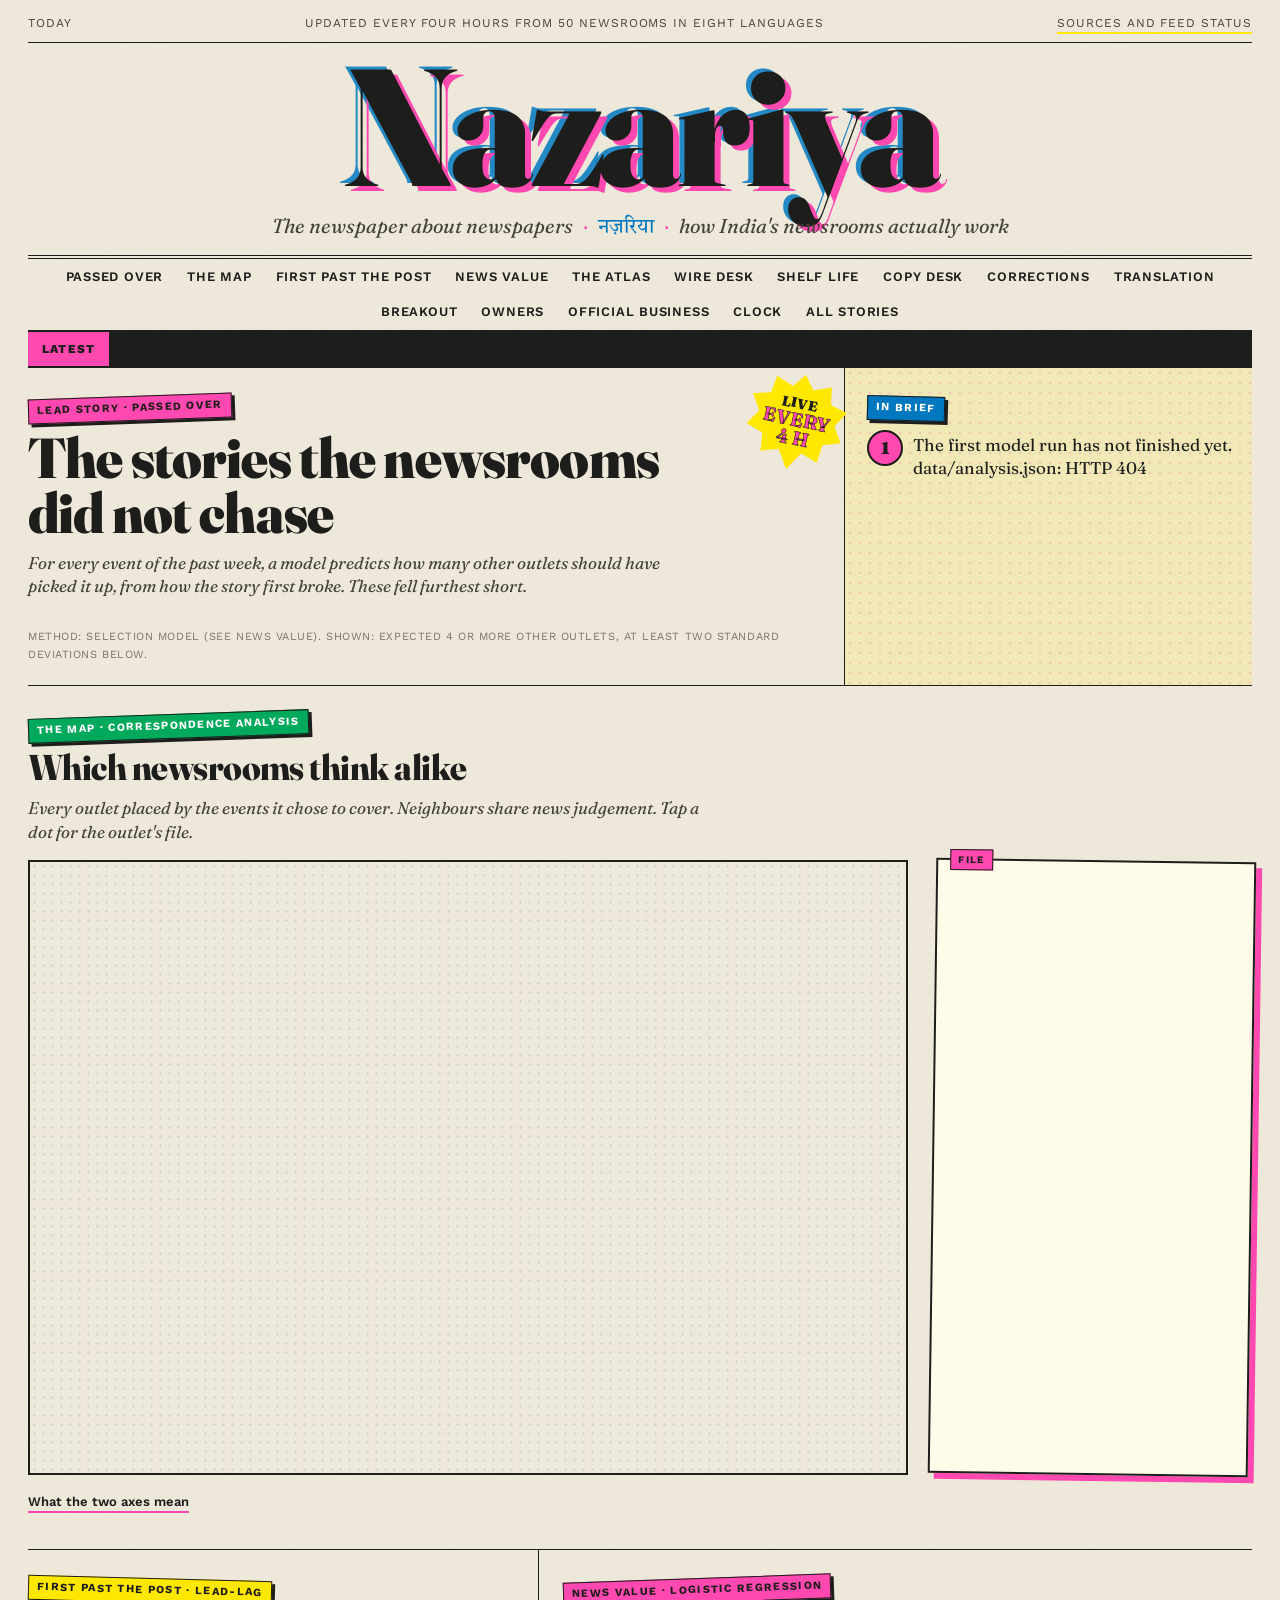
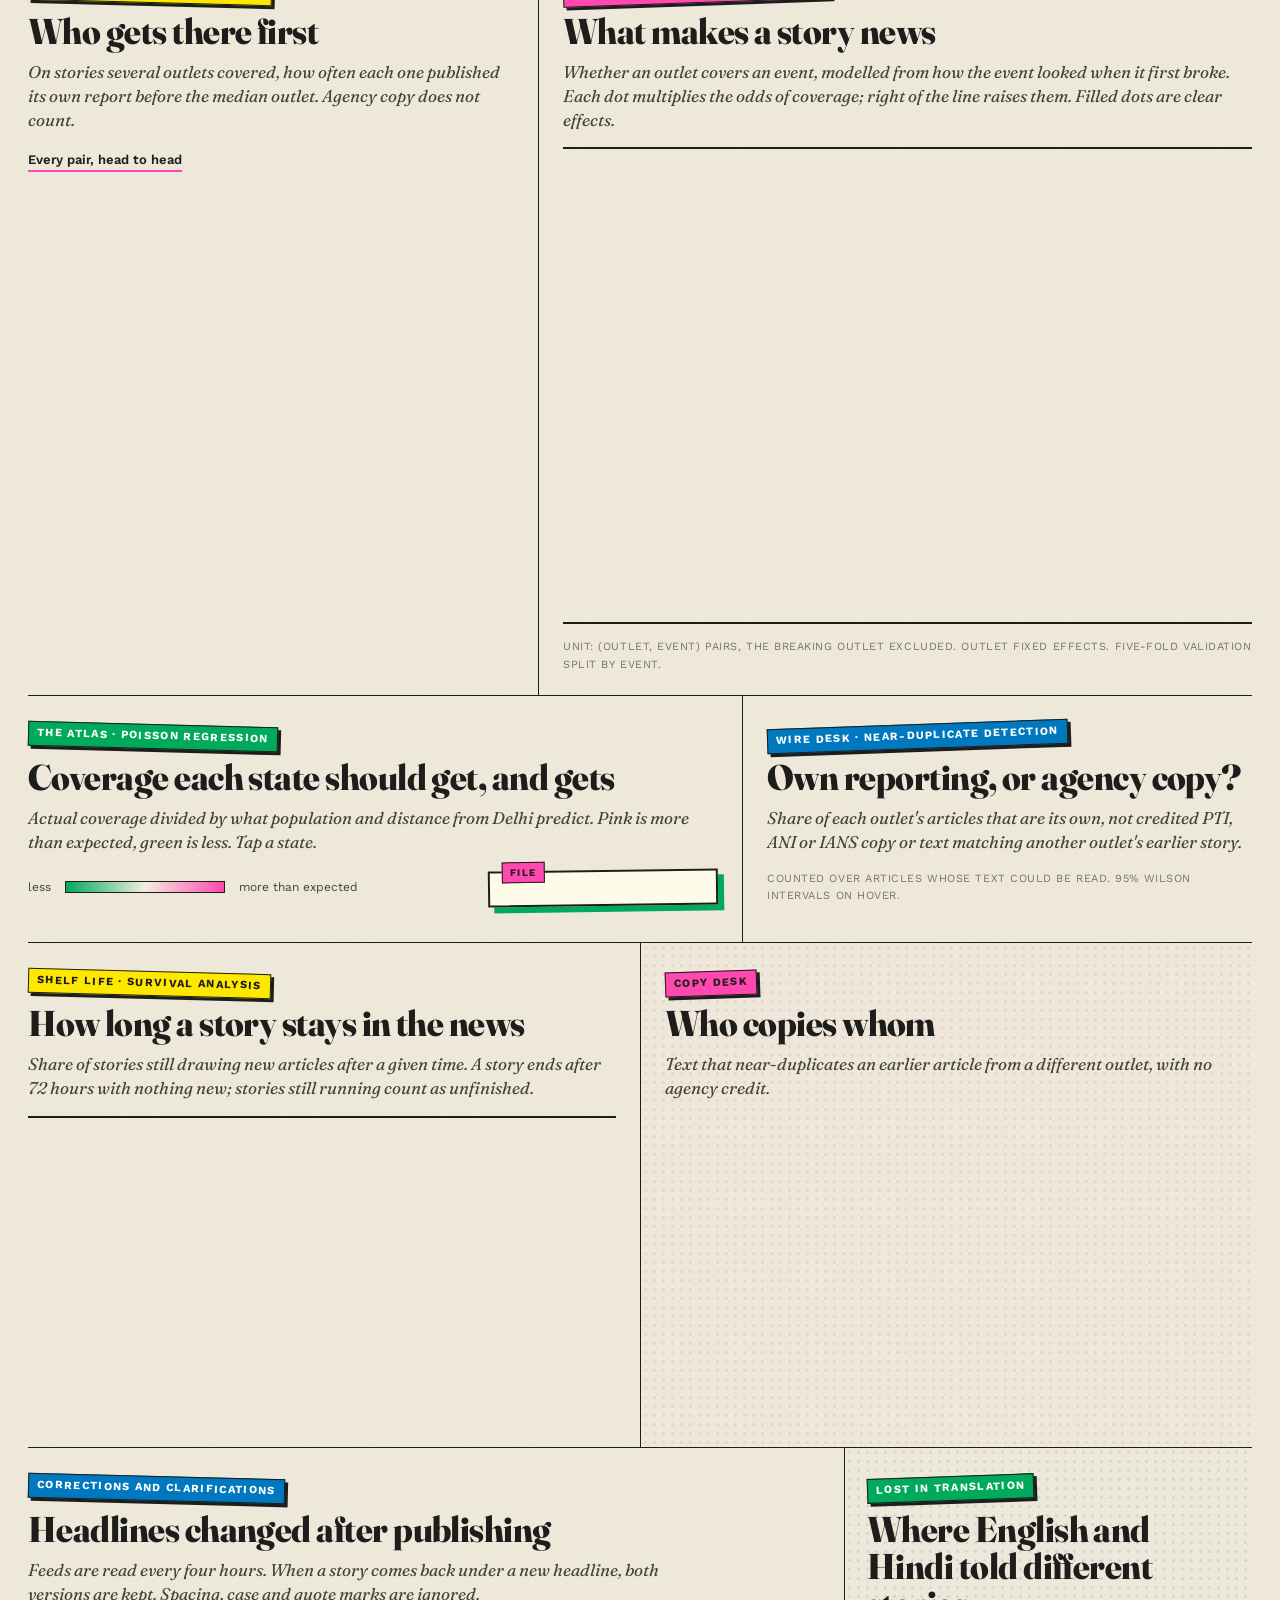
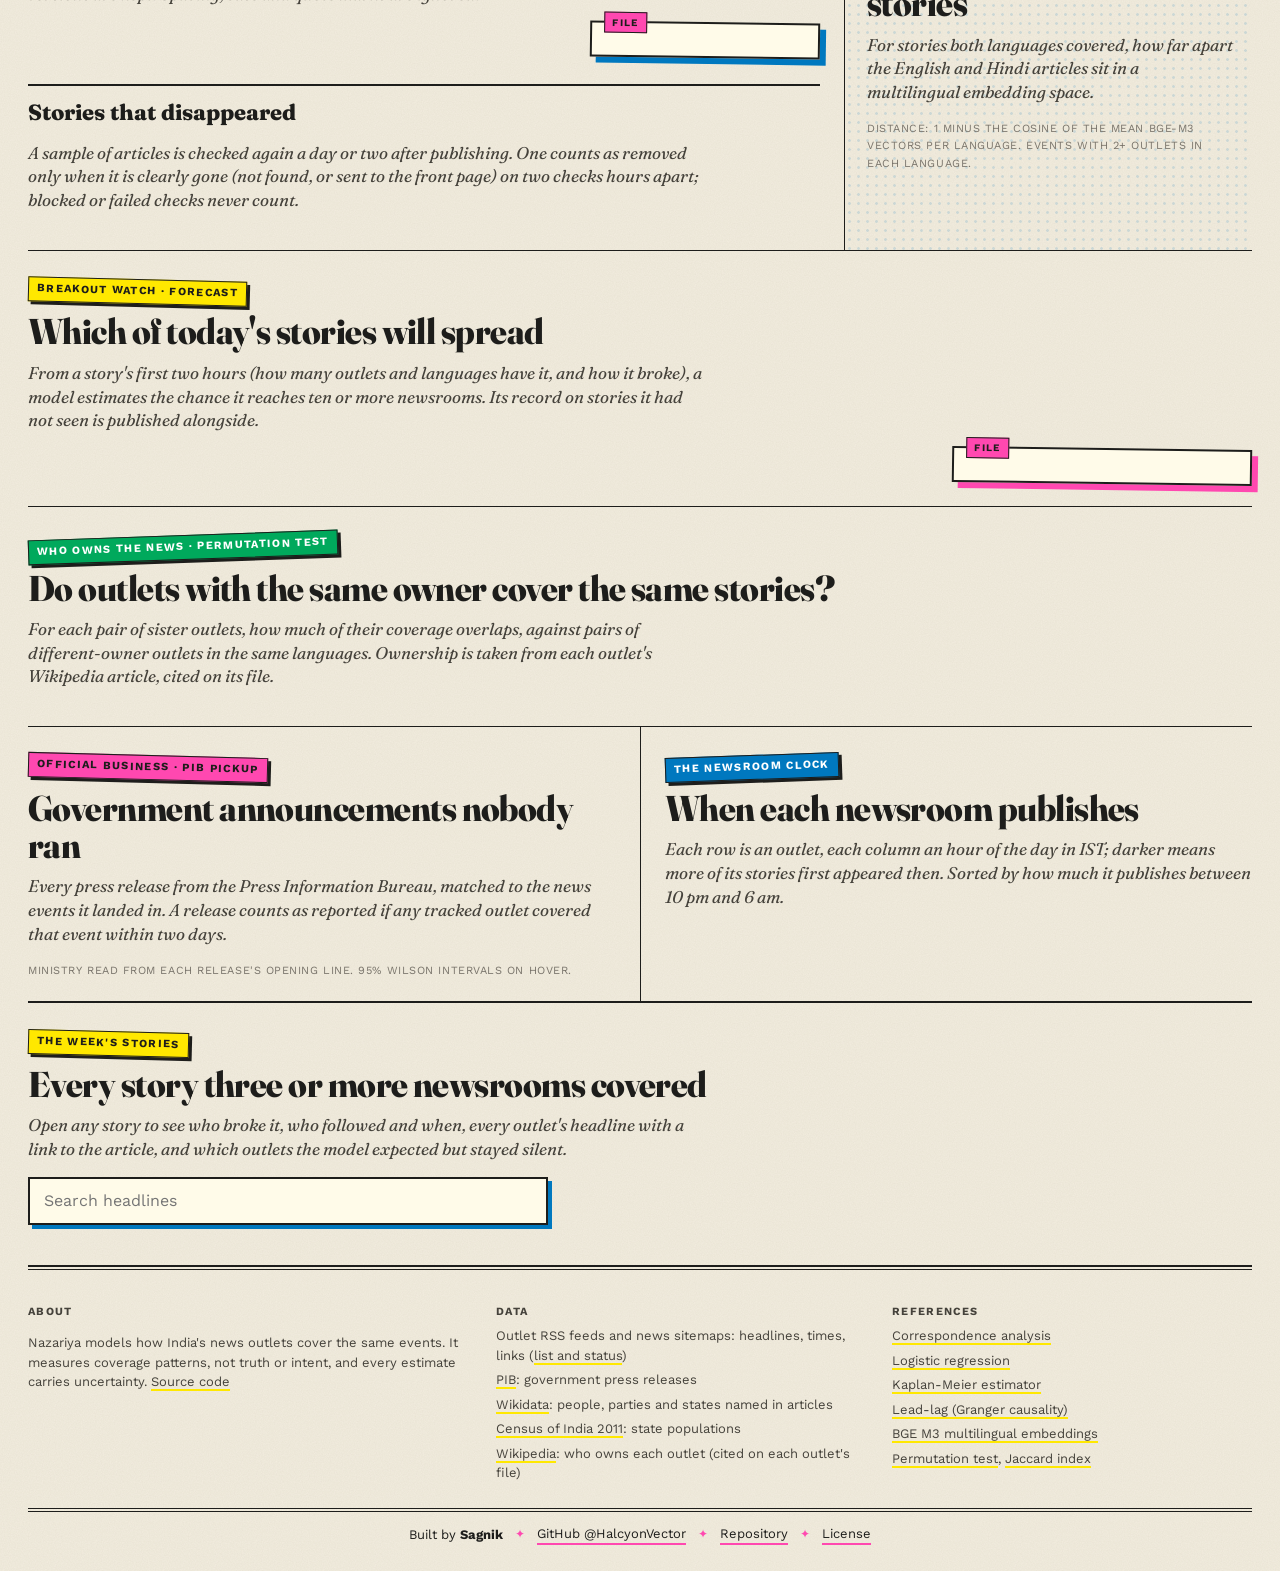
==== commit a1d9fab7: "Breakout forecast with a published record; log stories that are taken down Breakout watch: from a st" ====
--- a/site/index.html
+++ b/site/index.html
@@ -4,13 +4,13 @@
 <meta charset="utf-8">
 <meta name="viewport" content="width=device-width, initial-scale=1">
 <title>Nazariya: the newspaper about newspapers</title>
-<meta name="description" content="Models of how 38 Indian news outlets cover the same events: who gets there first, who copies, what gets passed over, and how long stories last.">
+<meta name="description" content="Models of how 50 Indian newsrooms in eight languages cover the same events: who gets there first, who copies, what gets passed over, and how long stories last.">
 <meta property="og:title" content="Nazariya: the newspaper about newspapers">
-<meta property="og:description" content="Models of how 38 Indian news outlets cover the same events, updated every four hours.">
+<meta property="og:description" content="Models of how 50 Indian newsrooms in eight languages cover the same events, updated every four hours.">
 <link rel="preconnect" href="https://fonts.googleapis.com">
 <link rel="preconnect" href="https://fonts.gstatic.com" crossorigin>
 <link href="https://fonts.googleapis.com/css2?family=Fraunces:ital,opsz,wght@0,9..144,400;0,9..144,600;0,9..144,800;0,9..144,900;1,9..144,400;1,9..144,700&family=Work+Sans:wght@400;500;600;700&family=Tiro+Devanagari+Hindi&display=swap" rel="stylesheet">
-<link rel="stylesheet" href="style.css?v=10">
+<link rel="stylesheet" href="style.css?v=11">
 </head>
 <body>
 <div class="paper">
@@ -18,7 +18,7 @@
 <header class="mast">
   <div class="edition">
     <span id="ed-date">Today</span>
-    <span class="ed-mid">Updated every four hours from 38 English and Hindi newsrooms</span>
+    <span class="ed-mid">Updated every four hours from 50 newsrooms in eight languages</span>
     <a href="health.html" target="_blank" rel="noopener">Sources and feed status</a>
   </div>
   <h1 class="nameplate"><span>Nazariya</span></h1>
@@ -26,7 +26,7 @@
   <nav class="sections">
     <a href="#lead">Passed over</a><a href="#map">The map</a><a href="#first">First past the post</a><a href="#select">News value</a>
     <a href="#atlas">The atlas</a><a href="#wire">Wire desk</a><a href="#life">Shelf life</a><a href="#copy">Copy desk</a>
-    <a href="#edits">Corrections</a><a href="#translation">Translation</a><a href="#owners">Owners</a><a href="#releases">Official business</a><a href="#clock">Clock</a><a href="#all">All stories</a>
+    <a href="#edits">Corrections</a><a href="#translation">Translation</a><a href="#breakout">Breakout</a><a href="#owners">Owners</a><a href="#releases">Official business</a><a href="#clock">Clock</a><a href="#all">All stories</a>
   </nav>
   <div class="statline" id="statline"></div>
   <div class="ticker" aria-label="Findings"><div class="ticker-label">Latest</div><div class="ticker-track"><div class="ticker-run" id="ticker"></div></div></div>
@@ -122,6 +122,9 @@
     <h2 class="hed" id="hed-edits">Headlines changed after publishing</h2>
     <p class="dek">Feeds are read every four hours. When a story comes back under a new headline, both versions are kept. Spacing, case and quote marks are ignored.</p>
     <div class="editgrid"><div id="editlist"></div><div id="editrate" class="file"></div></div>
+    <h3 class="sub">Stories that disappeared</h3>
+    <p class="dek">A sample of articles is checked again a day or two after publishing. One counts as removed only when it is clearly gone (not found, or sent to the front page) on two checks hours apart; blocked or failed checks never count.</p>
+    <div id="removed"></div>
   </article>
 
   <article class="story s-trans" id="translation">
@@ -131,6 +134,13 @@
     <div id="transbox"></div>
     <p class="byline">Distance: 1 minus the cosine of the mean BGE-M3 vectors per language. Events with 2+ outlets in each language.</p>
   </article>
+  <article class="story s-break" id="breakout">
+    <div class="kicker k-yellow">Breakout watch &middot; forecast</div>
+    <h2 class="hed" id="hed-break">Which of today's stories will spread</h2>
+    <p class="dek">From a story's first two hours (how many outlets and languages have it, and how it broke), a model estimates the chance it reaches ten or more newsrooms. Its record on stories it had not seen is published alongside.</p>
+    <div class="breakgrid"><div id="watch"></div><div id="scorecard" class="file"></div></div>
+  </article>
+
   <article class="story s-own" id="owners">
     <div class="kicker k-green">Who owns the news &middot; permutation test</div>
     <h2 class="hed" id="hed-own">Do outlets with the same owner cover the same stories?</h2>
@@ -199,7 +209,7 @@
   </div>
 </footer>
 </div>
-<script src="common.js?v=2"></script>
-<script src="analysis.js?v=11"></script>
+<script src="common.js?v=3"></script>
+<script src="analysis.js?v=13"></script>
 </body>
 </html>
--- a/site/style.css
+++ b/site/style.css
@@ -366,3 +366,10 @@
 .owner-line { font-size: 14px; color: var(--soft); margin: 10px 0 0; }
 .owner-line a { text-decoration-color: var(--pink); }
 @media (max-width: 700px) { .dumb { grid-template-columns: 1fr 52px; } .dumb .dtrack { grid-column: 1 / -1; grid-row: 2; } }
+
+/* ================= breakout watch ================= */
+.s-break { grid-column: 1 / 13; padding-left: 0; padding-right: 0; }
+.breakgrid { display: grid; grid-template-columns: minmax(0, 1fr) 300px; gap: 28px; align-items: start; }
+.s-break .item { display: grid; grid-template-columns: 1fr auto; gap: 14px; align-items: center; }
+.s-break .item .score { margin-top: 0; white-space: nowrap; }
+@media (max-width: 980px) { .breakgrid { grid-template-columns: 1fr; } }
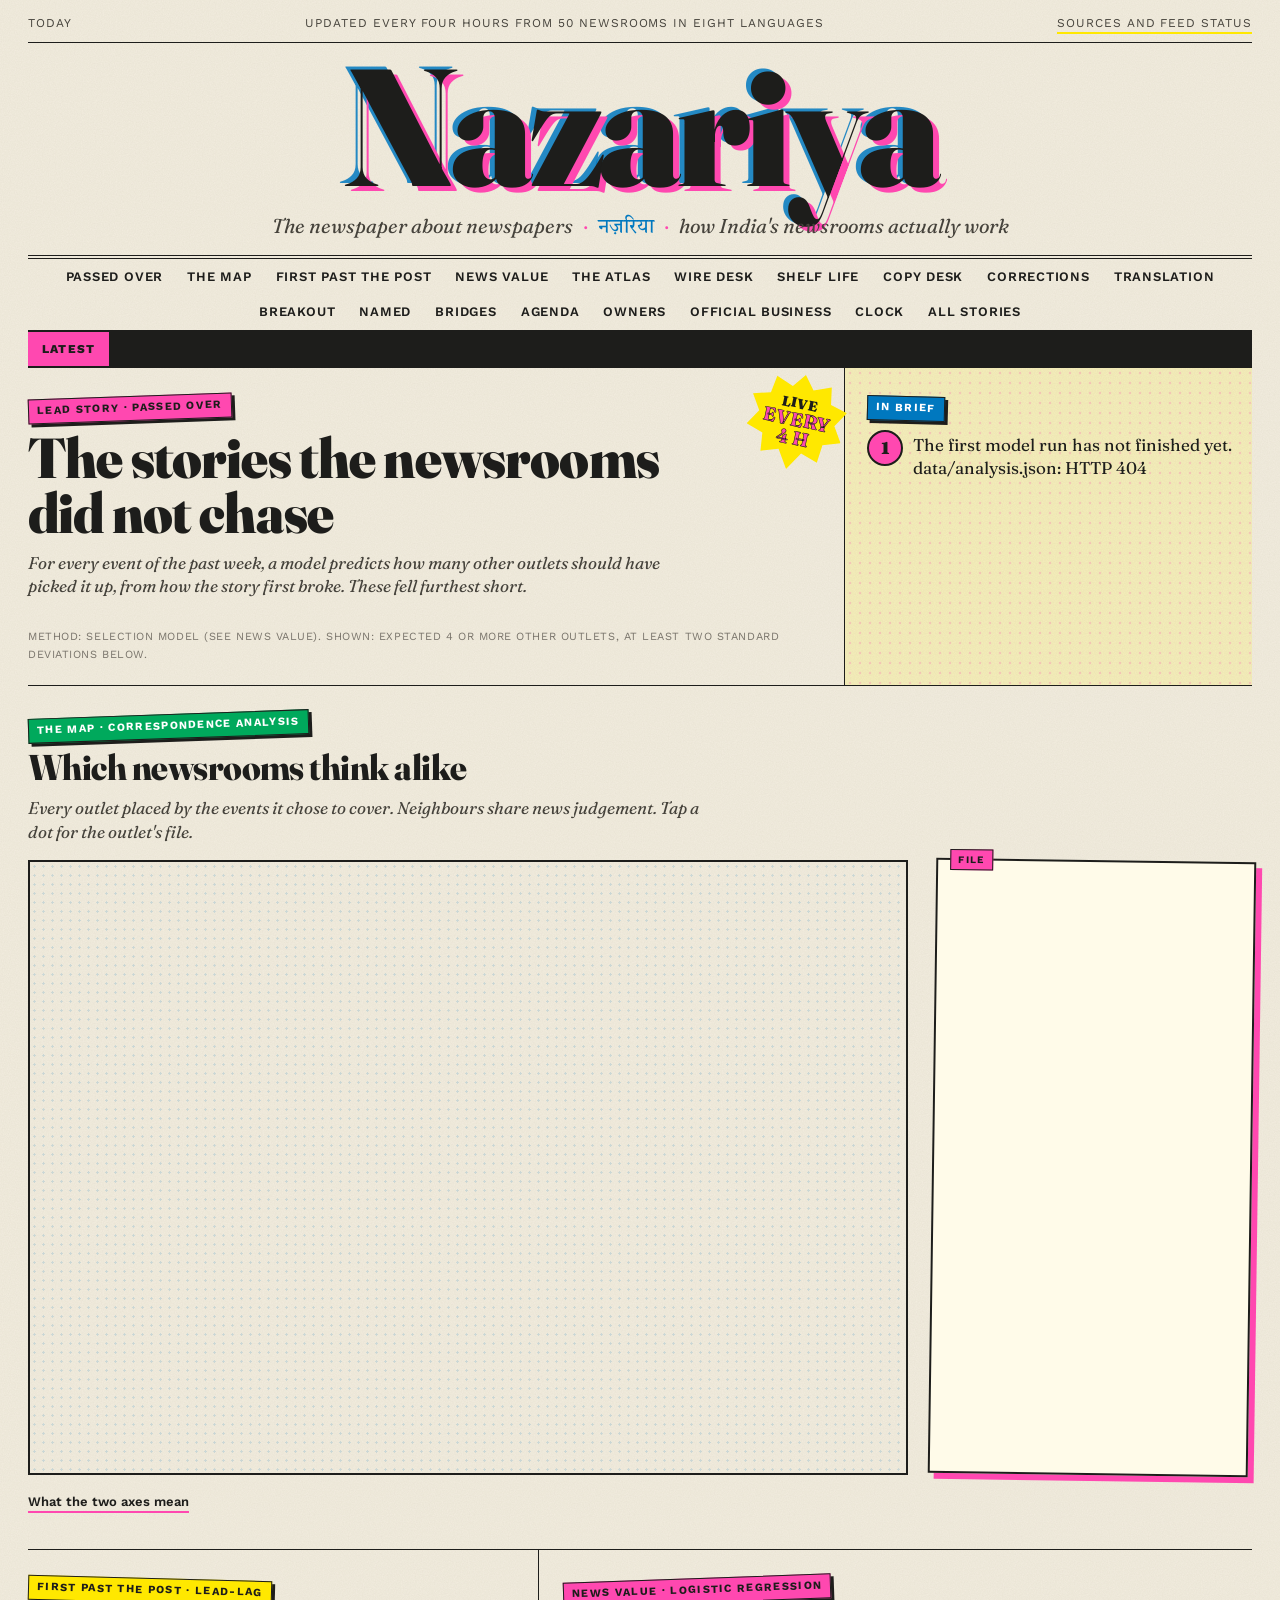
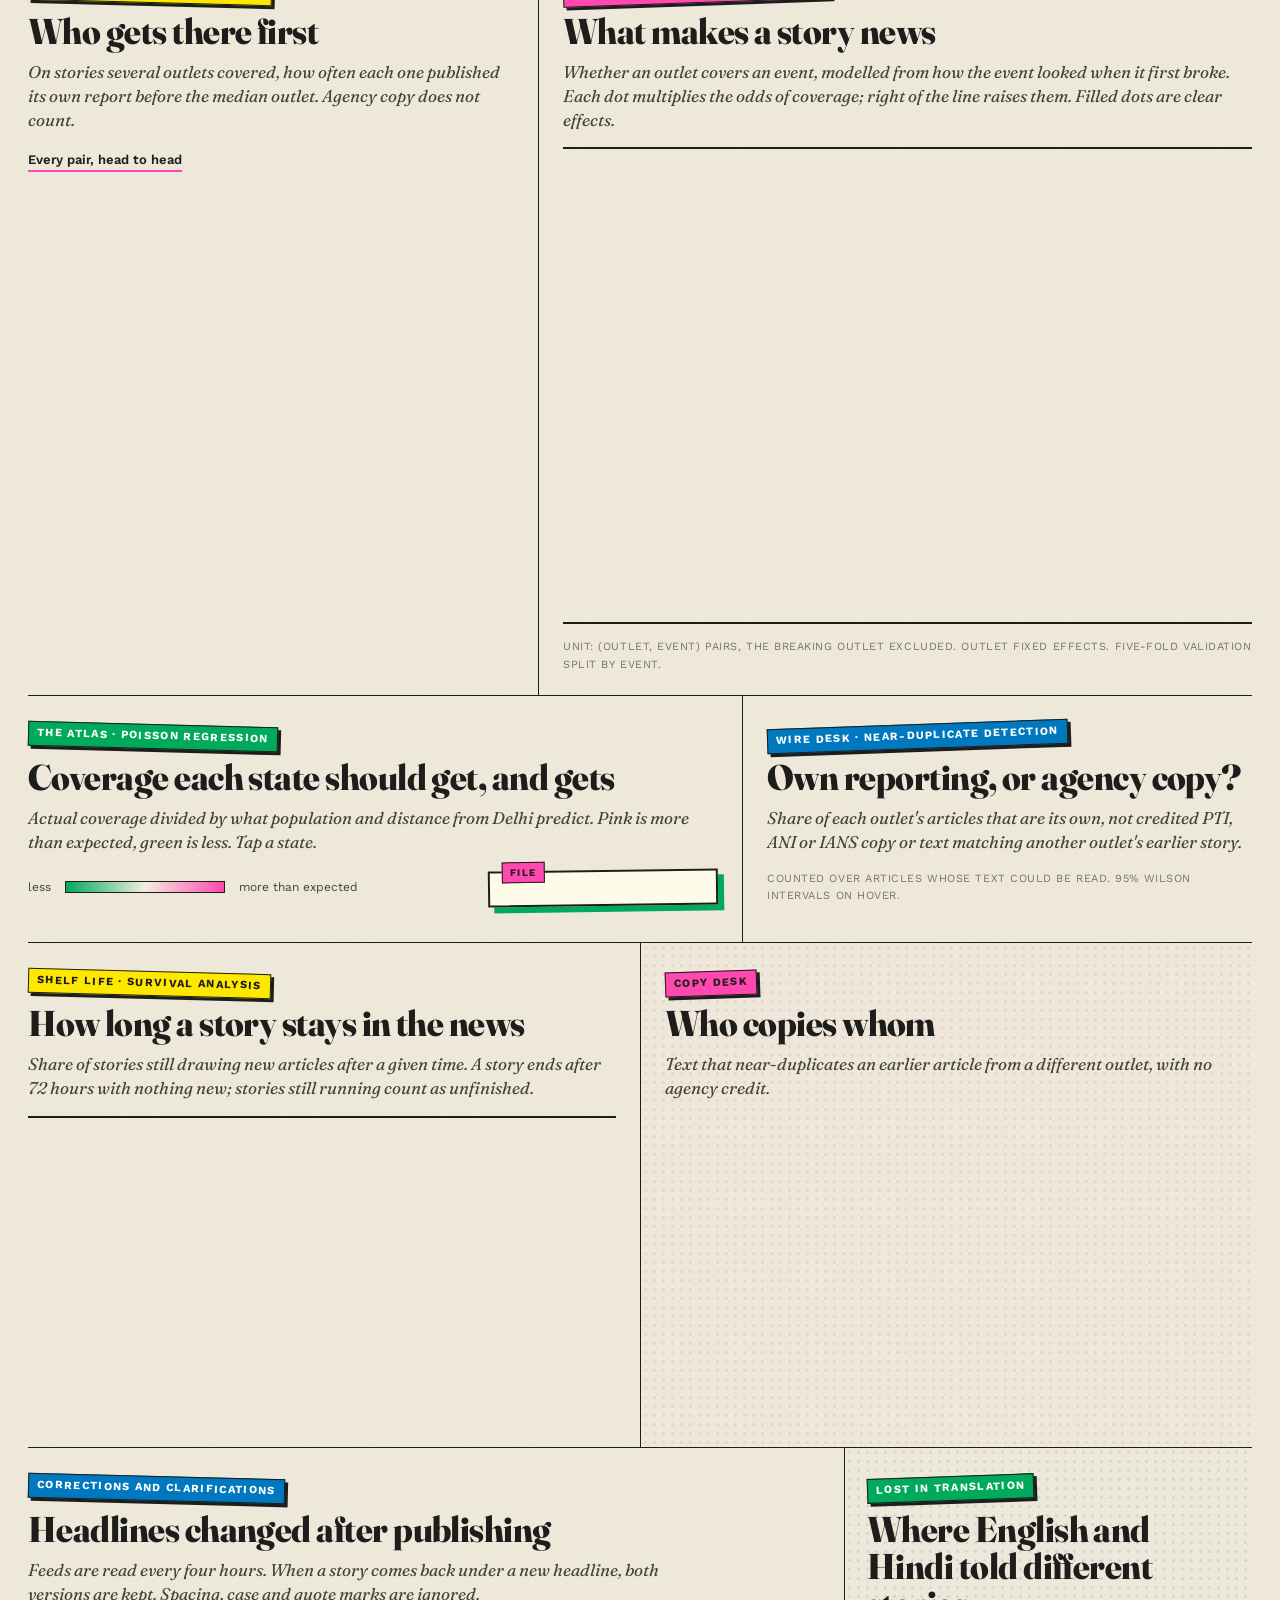
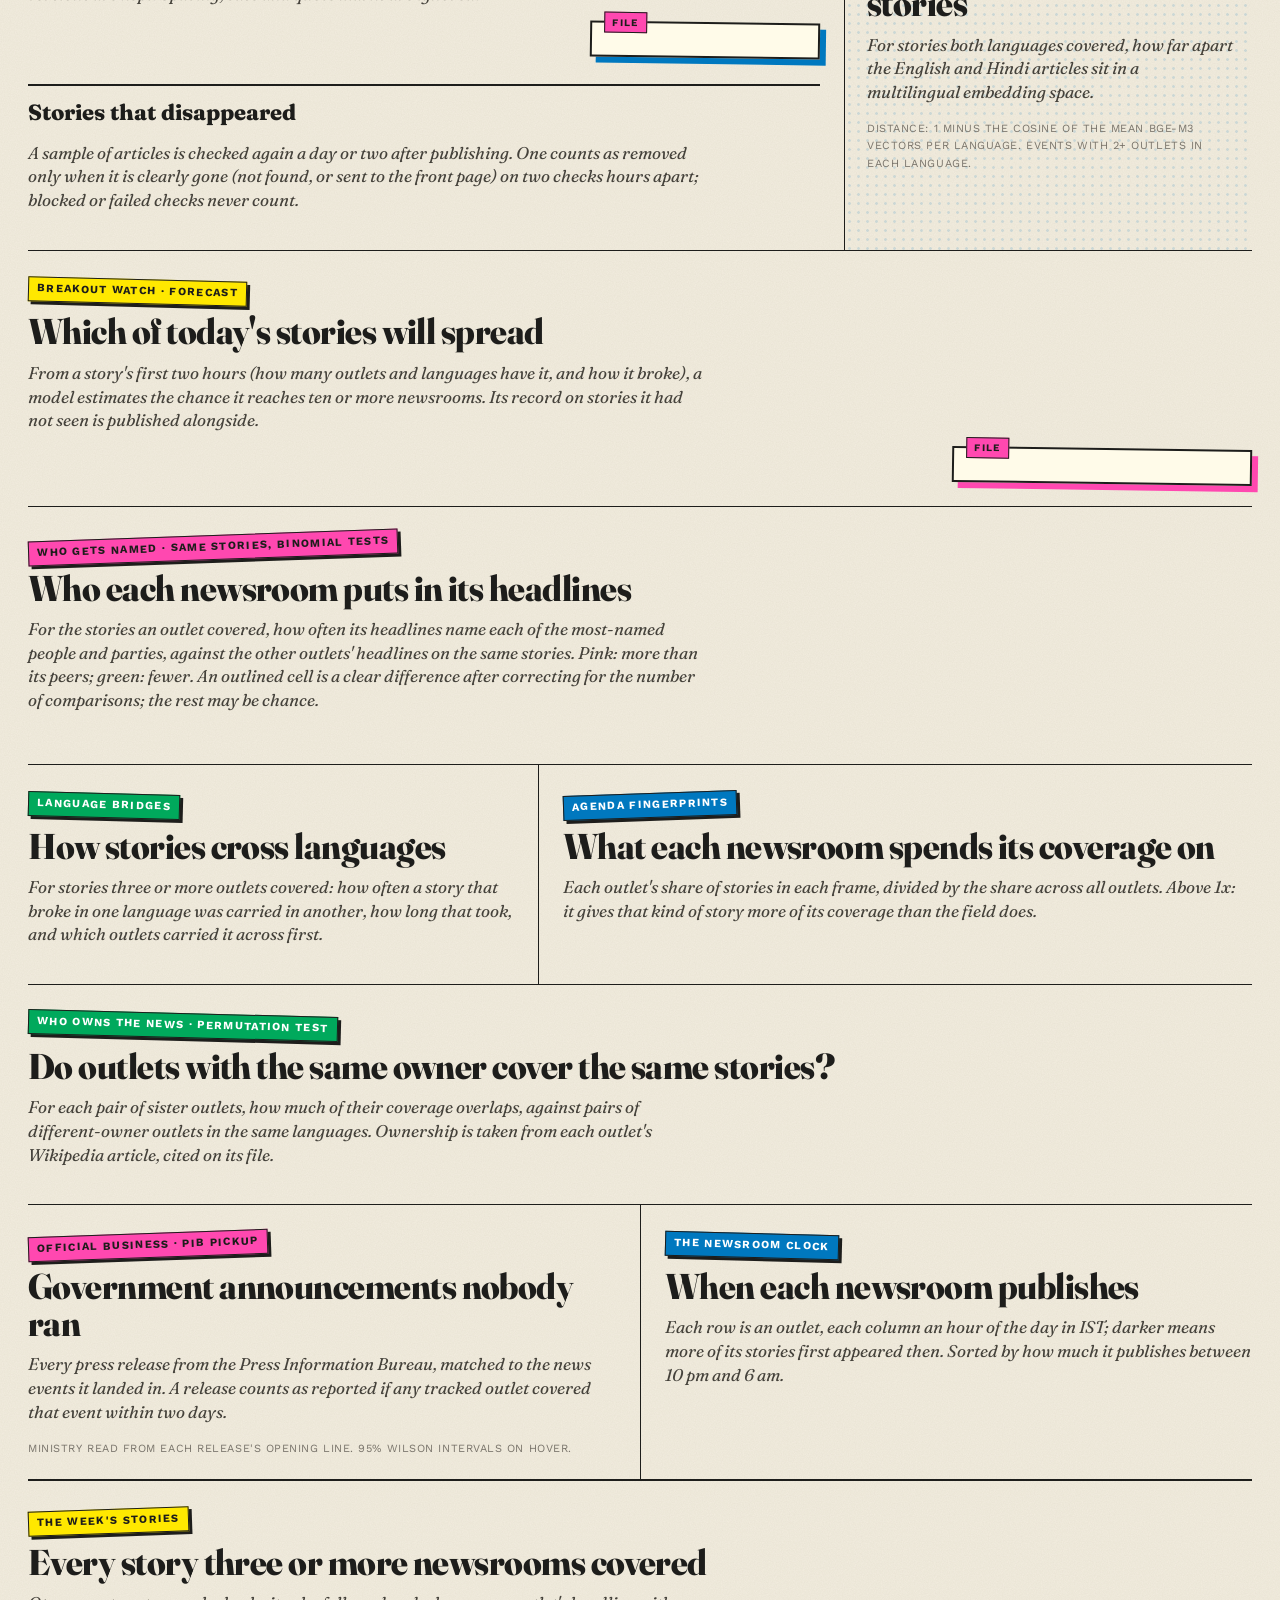
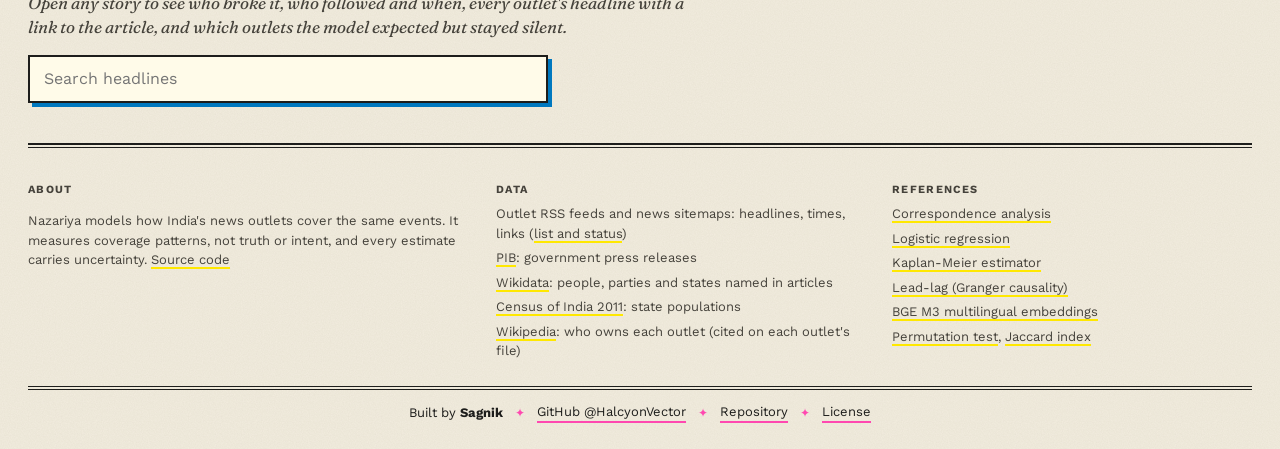
==== commit 643ffc19: "Fix false headline edits; who gets named, language bridges, agenda fingerprints, RSS Headline edits:" ====
--- a/site/index.html
+++ b/site/index.html
@@ -10,7 +10,8 @@
 <link rel="preconnect" href="https://fonts.googleapis.com">
 <link rel="preconnect" href="https://fonts.gstatic.com" crossorigin>
 <link href="https://fonts.googleapis.com/css2?family=Fraunces:ital,opsz,wght@0,9..144,400;0,9..144,600;0,9..144,800;0,9..144,900;1,9..144,400;1,9..144,700&family=Work+Sans:wght@400;500;600;700&family=Tiro+Devanagari+Hindi&display=swap" rel="stylesheet">
-<link rel="stylesheet" href="style.css?v=11">
+<link rel="stylesheet" href="style.css?v=12">
+<link rel="alternate" type="application/rss+xml" title="Nazariya: weekly issues" href="data/feed.xml">
 </head>
 <body>
 <div class="paper">
@@ -26,7 +27,7 @@
   <nav class="sections">
     <a href="#lead">Passed over</a><a href="#map">The map</a><a href="#first">First past the post</a><a href="#select">News value</a>
     <a href="#atlas">The atlas</a><a href="#wire">Wire desk</a><a href="#life">Shelf life</a><a href="#copy">Copy desk</a>
-    <a href="#edits">Corrections</a><a href="#translation">Translation</a><a href="#breakout">Breakout</a><a href="#owners">Owners</a><a href="#releases">Official business</a><a href="#clock">Clock</a><a href="#all">All stories</a>
+    <a href="#edits">Corrections</a><a href="#translation">Translation</a><a href="#breakout">Breakout</a><a href="#named">Named</a><a href="#bridges">Bridges</a><a href="#agenda">Agenda</a><a href="#owners">Owners</a><a href="#releases">Official business</a><a href="#clock">Clock</a><a href="#all">All stories</a>
   </nav>
   <div class="statline" id="statline"></div>
   <div class="ticker" aria-label="Findings"><div class="ticker-label">Latest</div><div class="ticker-track"><div class="ticker-run" id="ticker"></div></div></div>
@@ -139,6 +140,28 @@
     <h2 class="hed" id="hed-break">Which of today's stories will spread</h2>
     <p class="dek">From a story's first two hours (how many outlets and languages have it, and how it broke), a model estimates the chance it reaches ten or more newsrooms. Its record on stories it had not seen is published alongside.</p>
     <div class="breakgrid"><div id="watch"></div><div id="scorecard" class="file"></div></div>
+  </article>
+
+  <article class="story s-named" id="named">
+    <div class="kicker k-pink">Who gets named &middot; same stories, binomial tests</div>
+    <h2 class="hed" id="hed-named">Who each newsroom puts in its headlines</h2>
+    <p class="dek">For the stories an outlet covered, how often its headlines name each of the most-named people and parties, against the other outlets' headlines on the same stories. Pink: more than its peers; green: fewer. An outlined cell is a clear difference after correcting for the number of comparisons; the rest may be chance.</p>
+    <div id="namedbox" class="scroll"></div>
+    <p class="byline" id="namedmethod"></p>
+  </article>
+
+  <article class="story s-bridge" id="bridges">
+    <div class="kicker k-green">Language bridges</div>
+    <h2 class="hed" id="hed-bridge">How stories cross languages</h2>
+    <p class="dek">For stories three or more outlets covered: how often a story that broke in one language was carried in another, how long that took, and which outlets carried it across first.</p>
+    <div id="bridgebox"></div>
+  </article>
+
+  <article class="story s-agenda" id="agenda">
+    <div class="kicker k-blue">Agenda fingerprints</div>
+    <h2 class="hed" id="hed-agenda">What each newsroom spends its coverage on</h2>
+    <p class="dek">Each outlet's share of stories in each frame, divided by the share across all outlets. Above 1x: it gives that kind of story more of its coverage than the field does.</p>
+    <div id="agendabox" class="scroll"></div>
   </article>
 
   <article class="story s-own" id="owners">
@@ -210,6 +233,6 @@
 </footer>
 </div>
 <script src="common.js?v=3"></script>
-<script src="analysis.js?v=13"></script>
+<script src="analysis.js?v=14"></script>
 </body>
 </html>
--- a/site/style.css
+++ b/site/style.css
@@ -373,3 +373,24 @@
 .s-break .item { display: grid; grid-template-columns: 1fr auto; gap: 14px; align-items: center; }
 .s-break .item .score { margin-top: 0; white-space: nowrap; }
 @media (max-width: 980px) { .breakgrid { grid-template-columns: 1fr; } }
+
+/* ================= who gets named, bridges, agenda ================= */
+.s-named { grid-column: 1 / 13; padding-left: 0; padding-right: 0; }
+.s-bridge { grid-column: 1 / 6; padding-left: 0; }
+.s-agenda { grid-column: 6 / 13; padding-right: 0; border-left: 1px solid var(--rule); }
+table.named { border-collapse: separate; border-spacing: 2px; font-size: 11px; margin-top: 6px; }
+table.named th { font-weight: 500; color: var(--soft); white-space: nowrap; padding: 2px 4px; }
+table.named th.r { text-align: right; font-weight: 600; color: var(--ink); }
+table.named th.r a { text-decoration: none; }
+table.named th.c { vertical-align: bottom; height: 120px; }
+table.named th.c span { writing-mode: vertical-rl; transform: rotate(180deg); display: inline-block; }
+table.named td { min-width: 46px; height: 24px; text-align: center; font-weight: 600; }
+table.named td.clear { outline: 2.5px solid var(--ink); outline-offset: -2px; }
+table.named td.na { color: var(--hair); background: none; }
+table.agenda td { min-width: 40px; }
+.flow { display: grid; grid-template-columns: auto auto auto 1fr; gap: 8px; align-items: baseline; padding: 10px 0; border-bottom: 1px dashed var(--hair); }
+.flow .lang { font-family: var(--display); font-weight: 800; font-size: 18px; }
+.flow .arr { color: var(--pink); font-weight: 900; font-size: 20px; }
+.flow b { font-family: var(--display); font-weight: 900; font-size: 30px; text-align: right; }
+.flow small { grid-column: 1 / -1; color: var(--mute); font-size: 12px; }
+@media (max-width: 980px) { .s-bridge, .s-agenda { grid-column: 1 / -1; } }
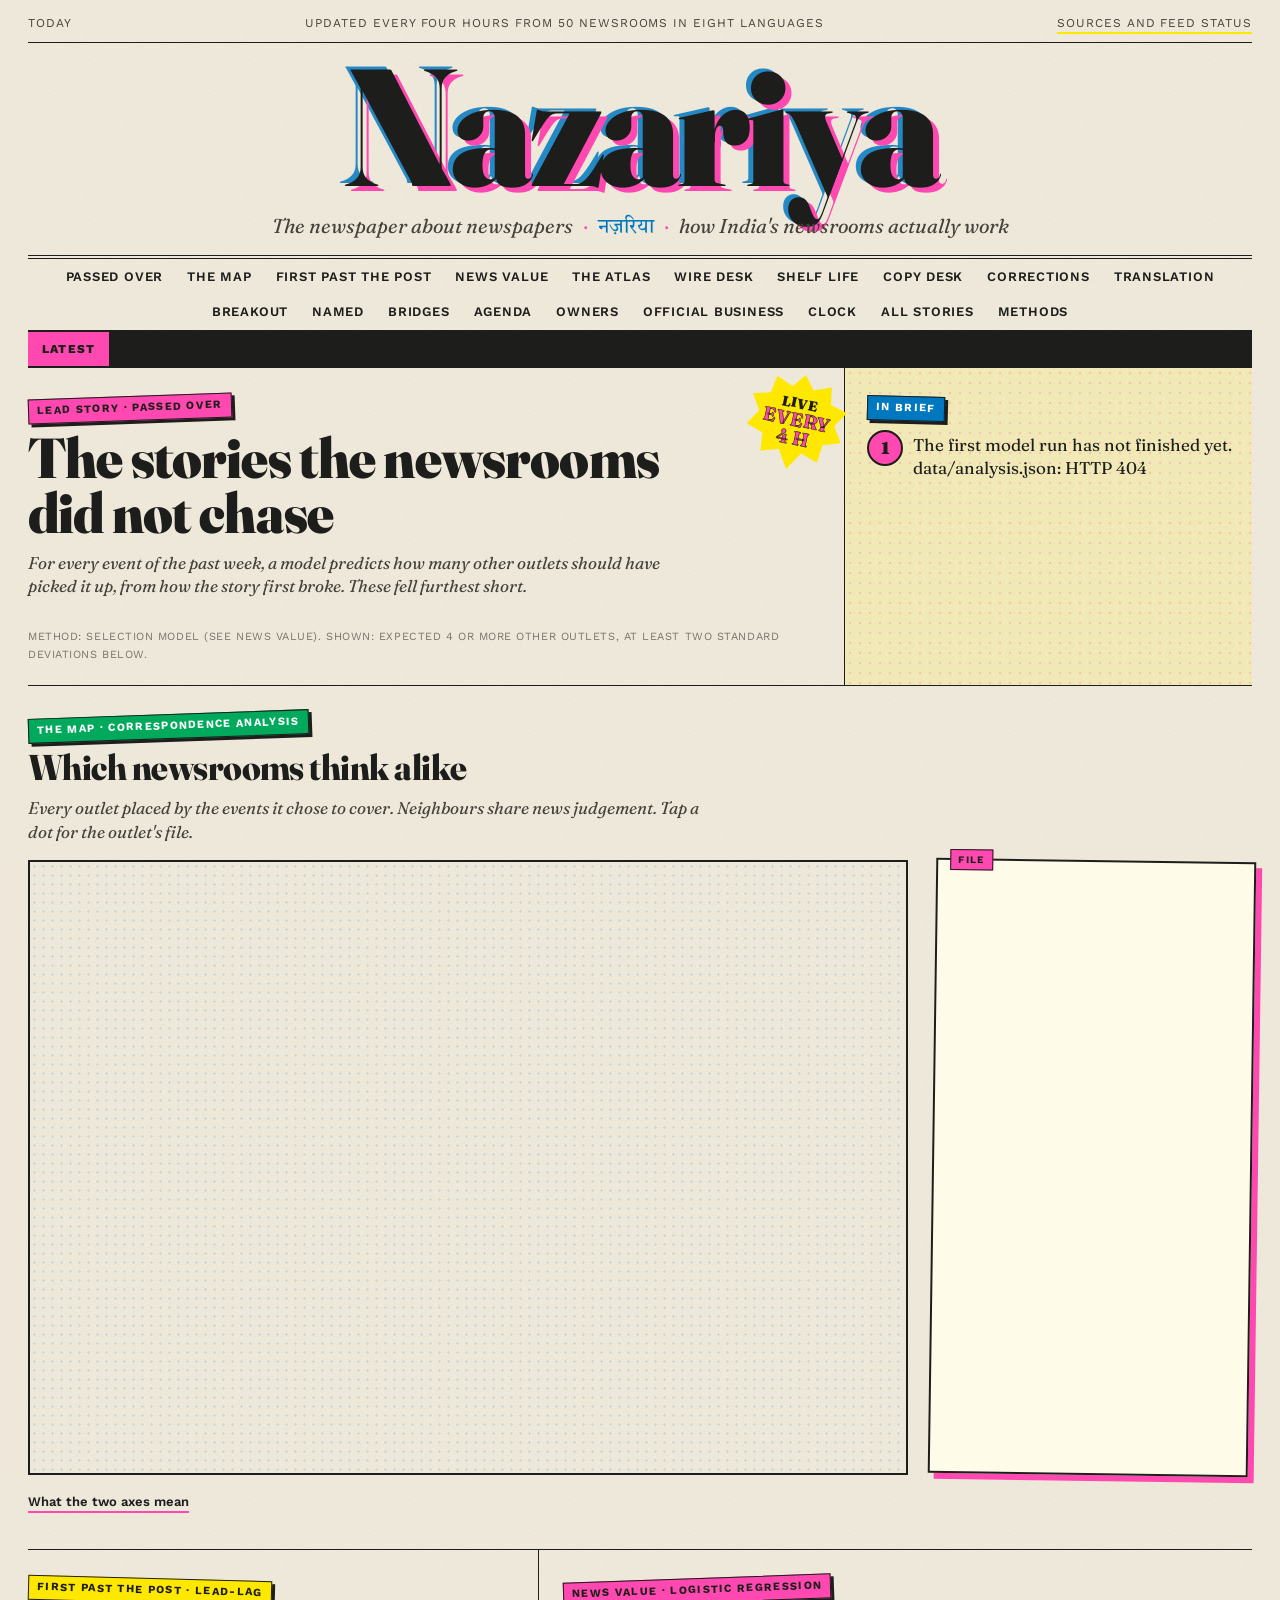
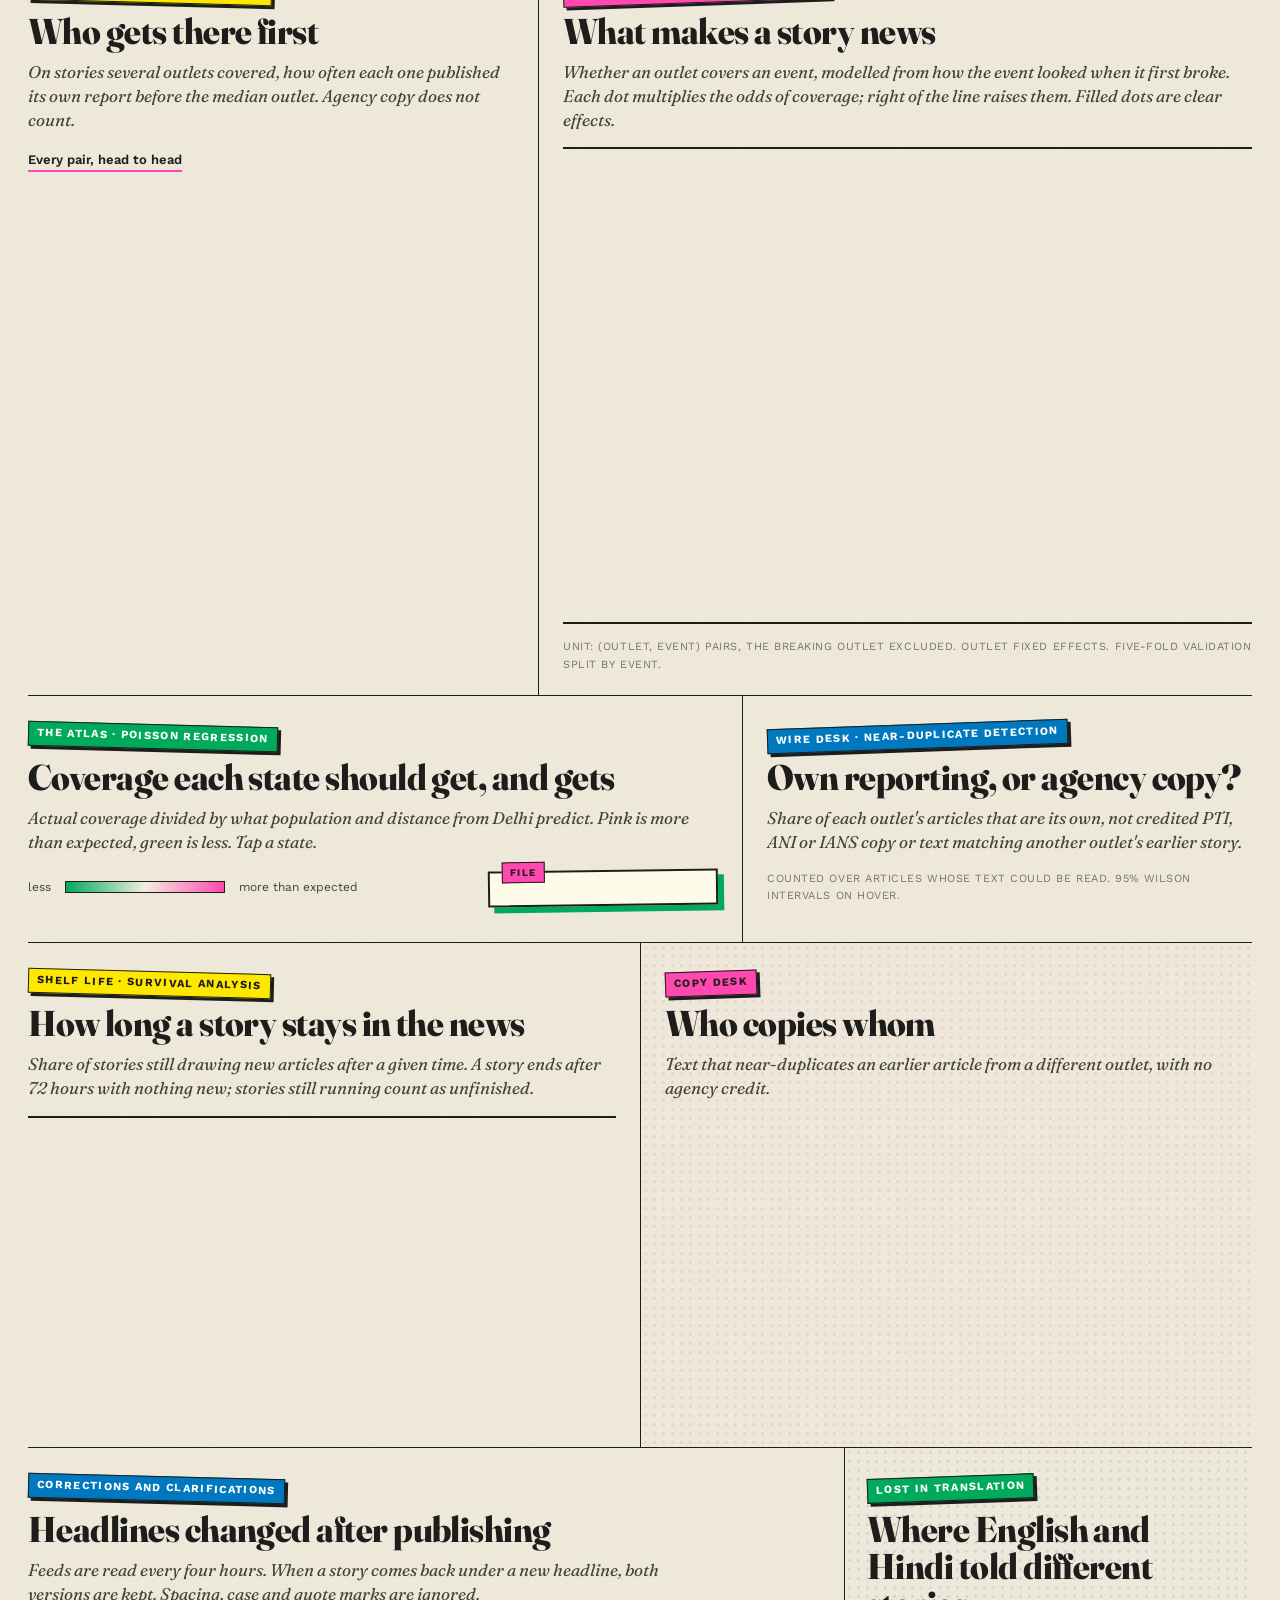
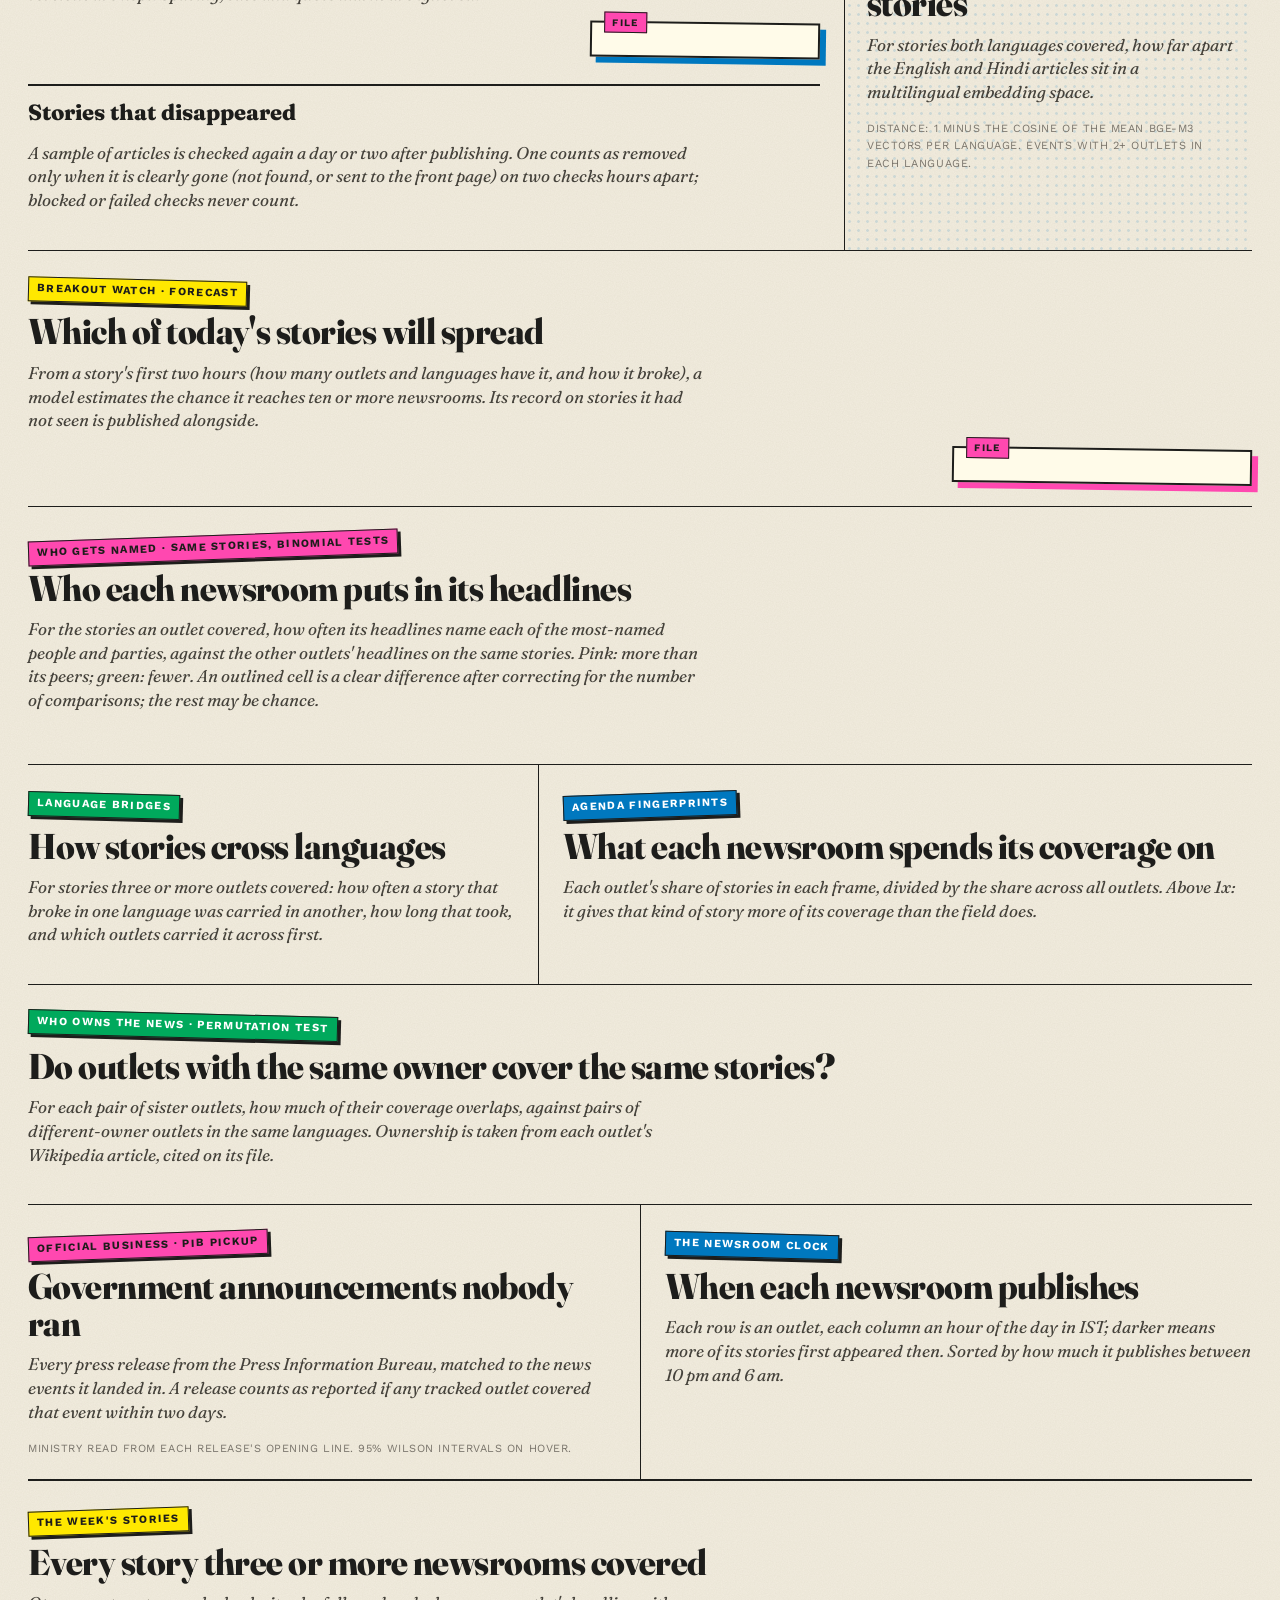
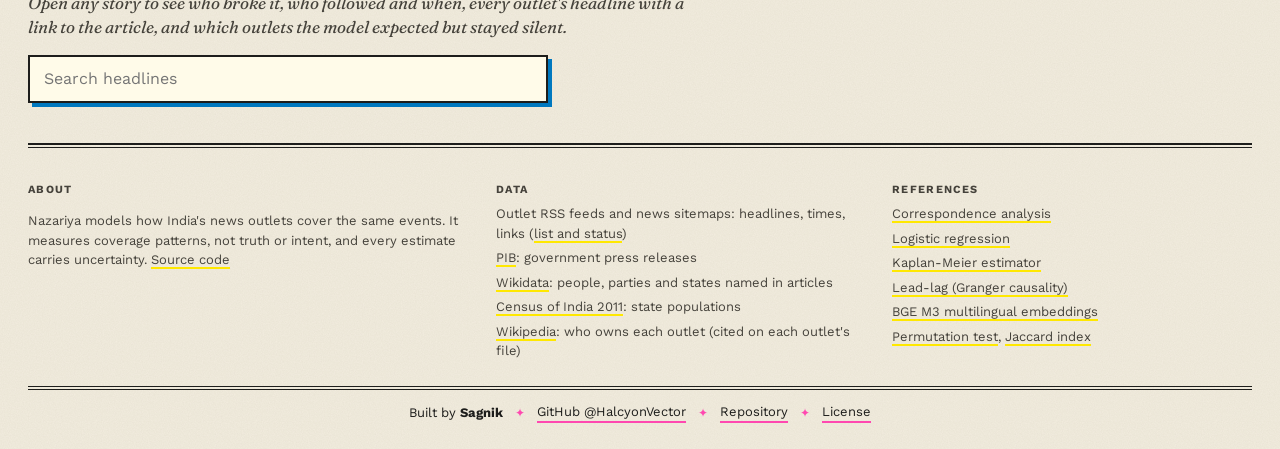
==== commit 6de70a0a: "Methods page: how every number is made, model by model Data, method, checks and limits for the pipel" ====
--- a/site/index.html
+++ b/site/index.html
@@ -10,7 +10,7 @@
 <link rel="preconnect" href="https://fonts.googleapis.com">
 <link rel="preconnect" href="https://fonts.gstatic.com" crossorigin>
 <link href="https://fonts.googleapis.com/css2?family=Fraunces:ital,opsz,wght@0,9..144,400;0,9..144,600;0,9..144,800;0,9..144,900;1,9..144,400;1,9..144,700&family=Work+Sans:wght@400;500;600;700&family=Tiro+Devanagari+Hindi&display=swap" rel="stylesheet">
-<link rel="stylesheet" href="style.css?v=12">
+<link rel="stylesheet" href="style.css?v=14">
 <link rel="alternate" type="application/rss+xml" title="Nazariya: weekly issues" href="data/feed.xml">
 </head>
 <body>
@@ -27,7 +27,7 @@
   <nav class="sections">
     <a href="#lead">Passed over</a><a href="#map">The map</a><a href="#first">First past the post</a><a href="#select">News value</a>
     <a href="#atlas">The atlas</a><a href="#wire">Wire desk</a><a href="#life">Shelf life</a><a href="#copy">Copy desk</a>
-    <a href="#edits">Corrections</a><a href="#translation">Translation</a><a href="#breakout">Breakout</a><a href="#named">Named</a><a href="#bridges">Bridges</a><a href="#agenda">Agenda</a><a href="#owners">Owners</a><a href="#releases">Official business</a><a href="#clock">Clock</a><a href="#all">All stories</a>
+    <a href="#edits">Corrections</a><a href="#translation">Translation</a><a href="#breakout">Breakout</a><a href="#named">Named</a><a href="#bridges">Bridges</a><a href="#agenda">Agenda</a><a href="#owners">Owners</a><a href="#releases">Official business</a><a href="#clock">Clock</a><a href="#all">All stories</a><a href="methods.html">Methods</a>
   </nav>
   <div class="statline" id="statline"></div>
   <div class="ticker" aria-label="Findings"><div class="ticker-label">Latest</div><div class="ticker-track"><div class="ticker-run" id="ticker"></div></div></div>
@@ -233,6 +233,6 @@
 </footer>
 </div>
 <script src="common.js?v=3"></script>
-<script src="analysis.js?v=14"></script>
+<script src="analysis.js?v=15"></script>
 </body>
 </html>
--- a/site/style.css
+++ b/site/style.css
@@ -394,3 +394,17 @@
 .flow b { font-family: var(--display); font-weight: 900; font-size: 30px; text-align: right; }
 .flow small { grid-column: 1 / -1; color: var(--mute); font-size: 12px; }
 @media (max-width: 980px) { .s-bridge, .s-agenda { grid-column: 1 / -1; } }
+
+.clearrow .bar { outline: 2px solid var(--ink); outline-offset: 1px; }
+
+.kind { display: inline-block; font-size: 10px; font-weight: 700; text-transform: uppercase; letter-spacing: .05em; padding: 0 6px; margin: 0 4px; border: 1px solid var(--ink); }
+.kind.k-numbers { background: var(--pink); } .kind.k-small { background: var(--yellow); } .kind.k-rewritten { background: var(--paper); } .kind.k-added { background: var(--green); color: #fff; }
+
+/* ================= methods ================= */
+.toc { display: flex; flex-wrap: wrap; gap: 6px; margin-top: 14px; }
+.toc a { font-size: 12px; text-decoration: none; border: 1.5px solid var(--ink); padding: 3px 9px; background: var(--paper); }
+.toc a:hover { background: var(--yellow); }
+.methods { max-width: 78ch; }
+.methods p { font-size: 15.5px; line-height: 1.65; margin: 0 0 12px; }
+.methods p b { font-weight: 700; }
+.methods section { scroll-margin-top: 16px; }
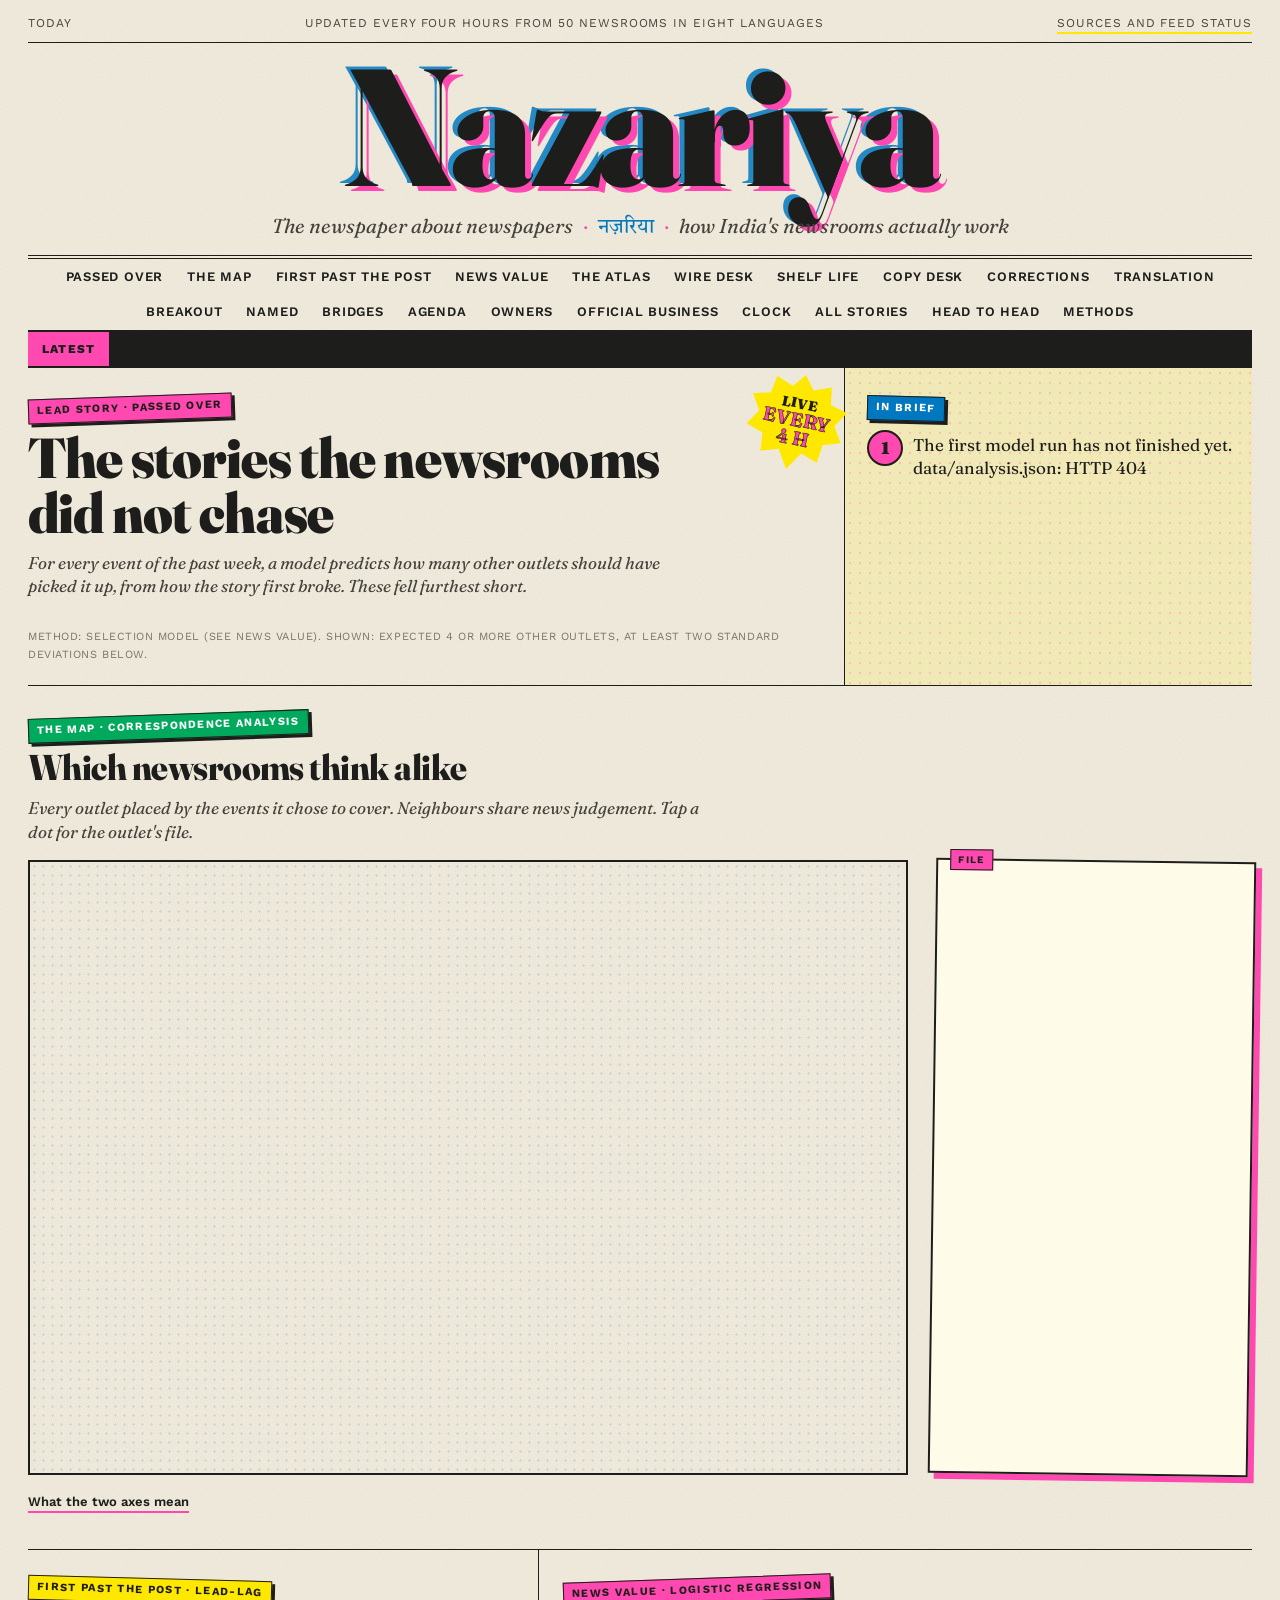
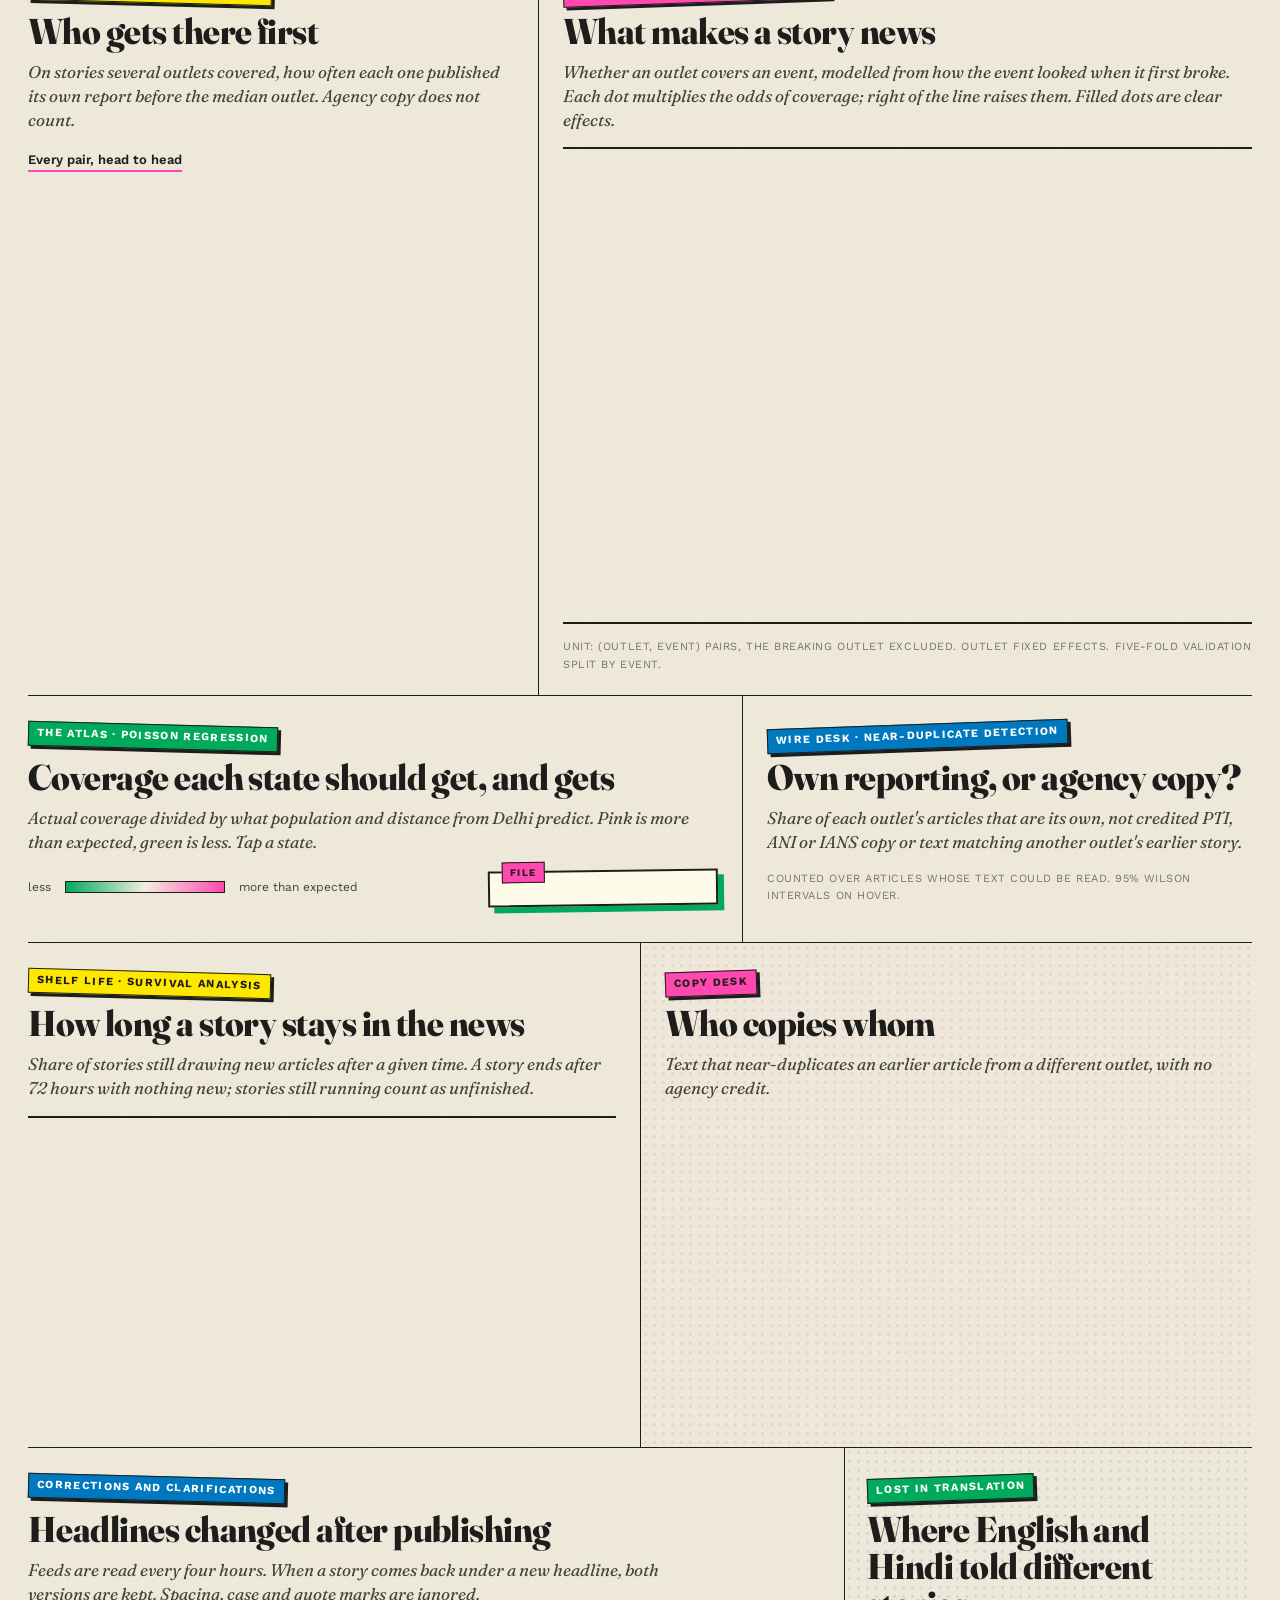
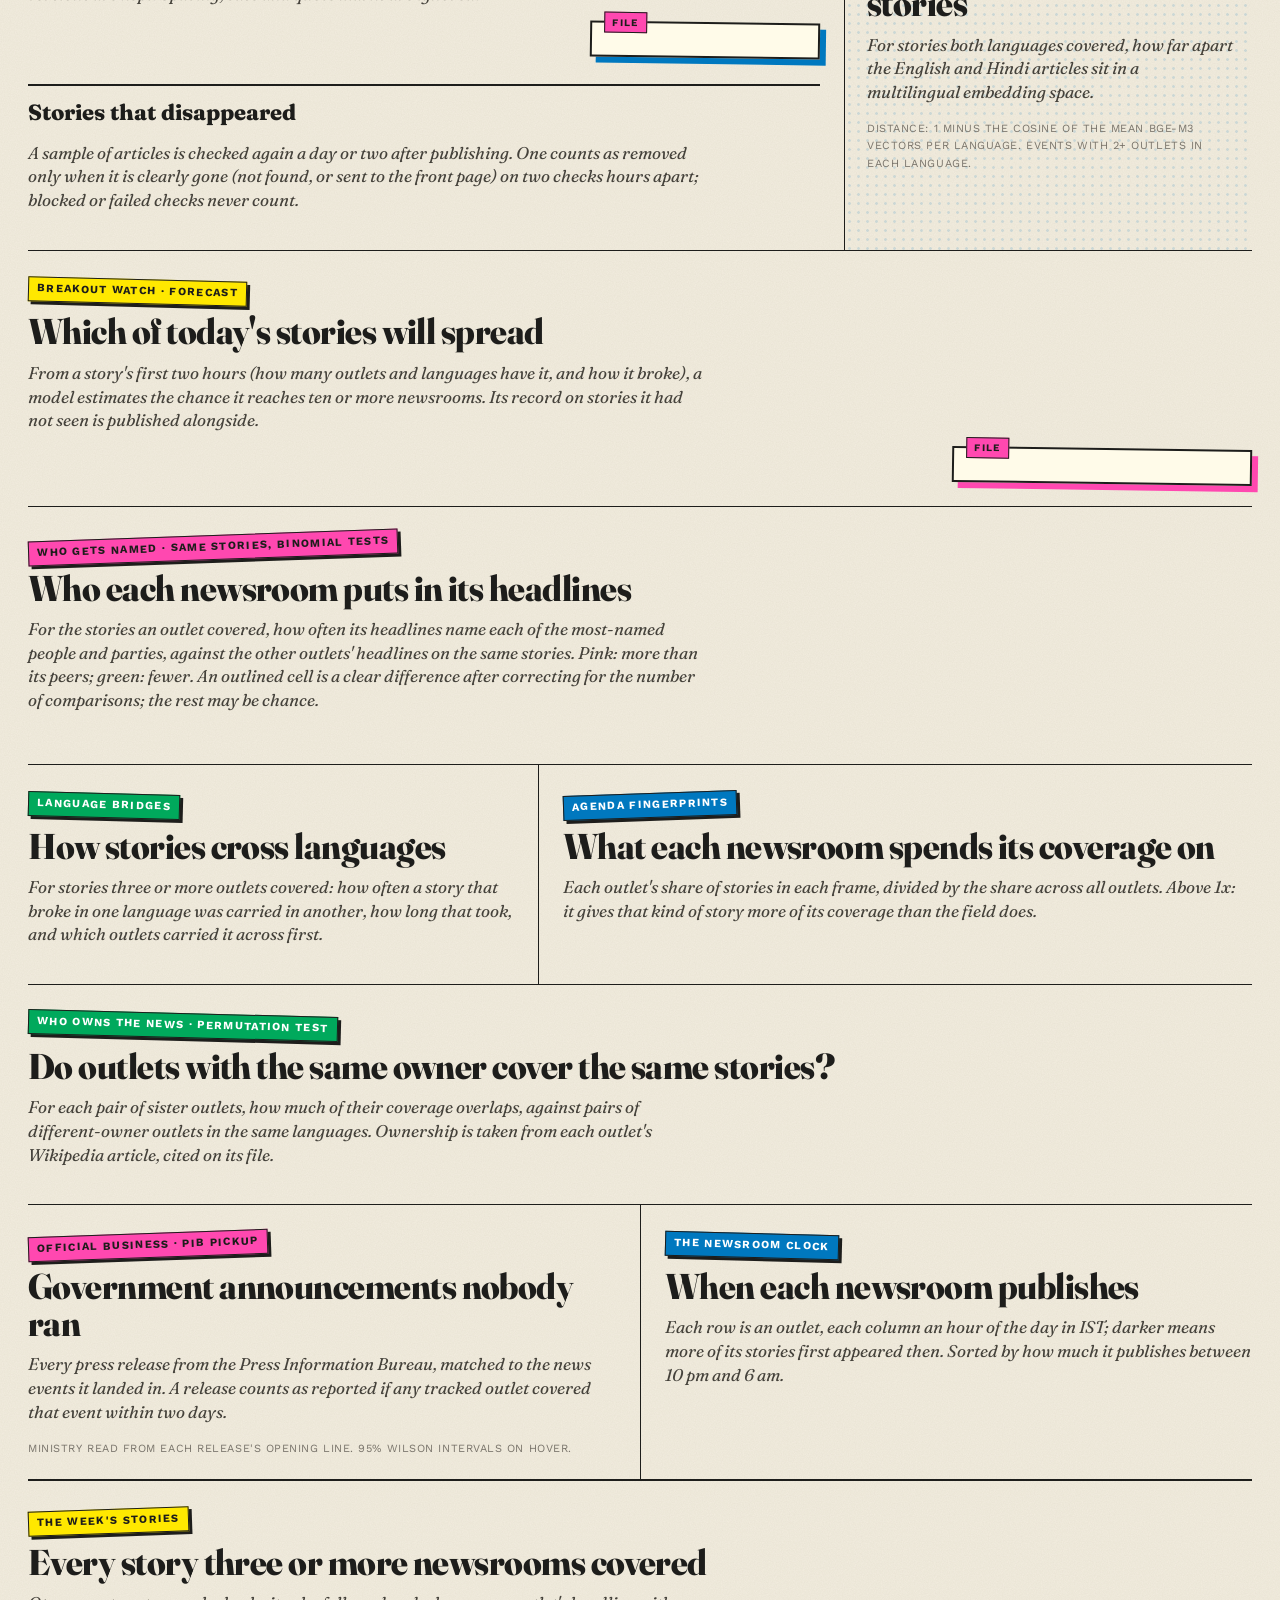
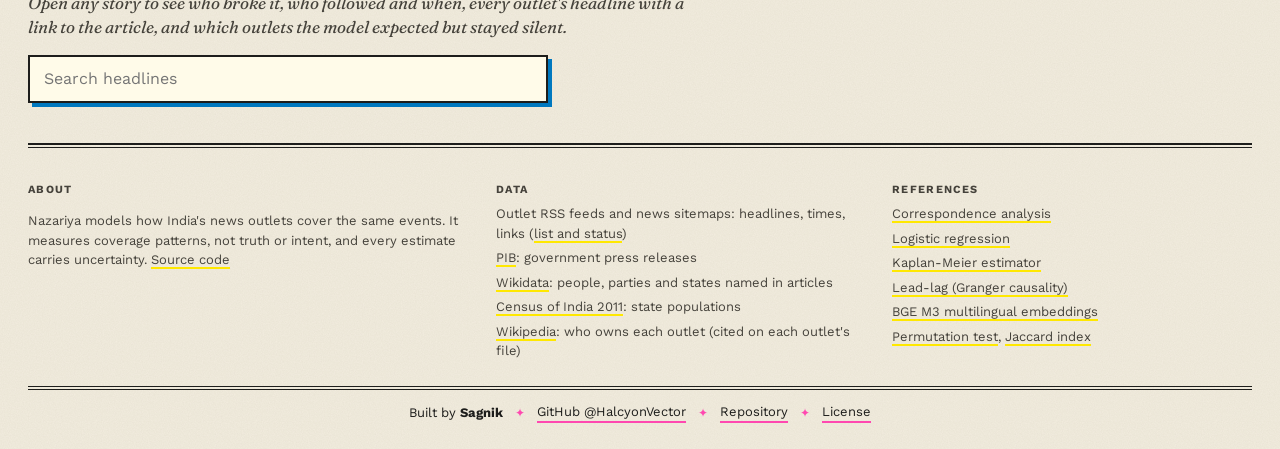
==== commit 0e66e20d: "Head to head: compare any two outlets' coverage Of the stories three or more newsrooms covered: what" ====
--- a/site/index.html
+++ b/site/index.html
@@ -10,7 +10,7 @@
 <link rel="preconnect" href="https://fonts.googleapis.com">
 <link rel="preconnect" href="https://fonts.gstatic.com" crossorigin>
 <link href="https://fonts.googleapis.com/css2?family=Fraunces:ital,opsz,wght@0,9..144,400;0,9..144,600;0,9..144,800;0,9..144,900;1,9..144,400;1,9..144,700&family=Work+Sans:wght@400;500;600;700&family=Tiro+Devanagari+Hindi&display=swap" rel="stylesheet">
-<link rel="stylesheet" href="style.css?v=14">
+<link rel="stylesheet" href="style.css?v=15">
 <link rel="alternate" type="application/rss+xml" title="Nazariya: weekly issues" href="data/feed.xml">
 </head>
 <body>
@@ -27,7 +27,7 @@
   <nav class="sections">
     <a href="#lead">Passed over</a><a href="#map">The map</a><a href="#first">First past the post</a><a href="#select">News value</a>
     <a href="#atlas">The atlas</a><a href="#wire">Wire desk</a><a href="#life">Shelf life</a><a href="#copy">Copy desk</a>
-    <a href="#edits">Corrections</a><a href="#translation">Translation</a><a href="#breakout">Breakout</a><a href="#named">Named</a><a href="#bridges">Bridges</a><a href="#agenda">Agenda</a><a href="#owners">Owners</a><a href="#releases">Official business</a><a href="#clock">Clock</a><a href="#all">All stories</a><a href="methods.html">Methods</a>
+    <a href="#edits">Corrections</a><a href="#translation">Translation</a><a href="#breakout">Breakout</a><a href="#named">Named</a><a href="#bridges">Bridges</a><a href="#agenda">Agenda</a><a href="#owners">Owners</a><a href="#releases">Official business</a><a href="#clock">Clock</a><a href="#all">All stories</a><a href="compare.html">Head to head</a><a href="methods.html">Methods</a>
   </nav>
   <div class="statline" id="statline"></div>
   <div class="ticker" aria-label="Findings"><div class="ticker-label">Latest</div><div class="ticker-track"><div class="ticker-run" id="ticker"></div></div></div>
@@ -232,7 +232,7 @@
   </div>
 </footer>
 </div>
-<script src="common.js?v=3"></script>
+<script src="common.js?v=4"></script>
 <script src="analysis.js?v=15"></script>
 </body>
 </html>
--- a/site/style.css
+++ b/site/style.css
@@ -408,3 +408,25 @@
 .methods p { font-size: 15.5px; line-height: 1.65; margin: 0 0 12px; }
 .methods p b { font-weight: 700; }
 .methods section { scroll-margin-top: 16px; }
+
+/* ================= head to head ================= */
+.pickers { display: flex; gap: 12px; align-items: center; flex-wrap: wrap; margin-top: 12px; }
+.pickers select { font: inherit; font-size: 16px; font-weight: 600; padding: 8px 12px; border: 2px solid var(--ink); background: #fffbe9; box-shadow: 4px 4px 0 var(--ink); }
+.pickers .vs { font-family: var(--display); font-weight: 900; font-size: 26px; color: var(--pink); }
+.cmp { margin-top: 22px; max-width: 760px; }
+.cmp-head, .cmp-row { display: grid; grid-template-columns: 1fr 1.2fr 1fr; align-items: center; text-align: center; gap: 10px; }
+.cmp-head a { color: #fff; font-weight: 800; text-decoration: none; padding: 6px 10px; border: 1.5px solid var(--ink); box-shadow: 3px 3px 0 var(--ink); }
+.cmp-row { padding: 8px 0; border-bottom: 1px dashed var(--hair); }
+.cmp-row b { font-family: var(--display); font-weight: 800; font-size: 20px; }
+.cmp-row span { font-size: 12px; color: var(--mute); text-transform: uppercase; letter-spacing: .05em; }
+.venn { display: flex; gap: 0; margin: 26px 0 8px; max-width: 760px; }
+.venn span { flex: 1; text-align: center; padding: 14px 6px; font-family: var(--display); font-weight: 900; font-size: 34px; color: #fff; border: 2px solid var(--ink); }
+.venn .v-both { background: var(--ink); }
+.venn small { display: block; font-family: var(--sans); font-size: 12px; font-weight: 600; }
+.cmp-lists { display: grid; grid-template-columns: 1fr 1fr; gap: 0 32px; }
+.pair { padding: 12px 0; border-bottom: 1px dashed var(--hair); }
+.pair-t { font-weight: 700; font-size: 14px; } .pair-t a { text-decoration: none; } .pair-t small { display: block; font-weight: 500; color: var(--mute); }
+.pair-h { display: grid; grid-template-columns: 1fr 1fr; gap: 16px; margin-top: 6px; }
+.pair-h div { font-family: var(--display); font-size: 16px; line-height: 1.35; border-left: 5px solid; padding-left: 10px; }
+.pair-h a { text-decoration: none; } .pair-h a:hover { text-decoration: underline; }
+@media (max-width: 760px) { .cmp-lists, .pair-h { grid-template-columns: 1fr; } }
